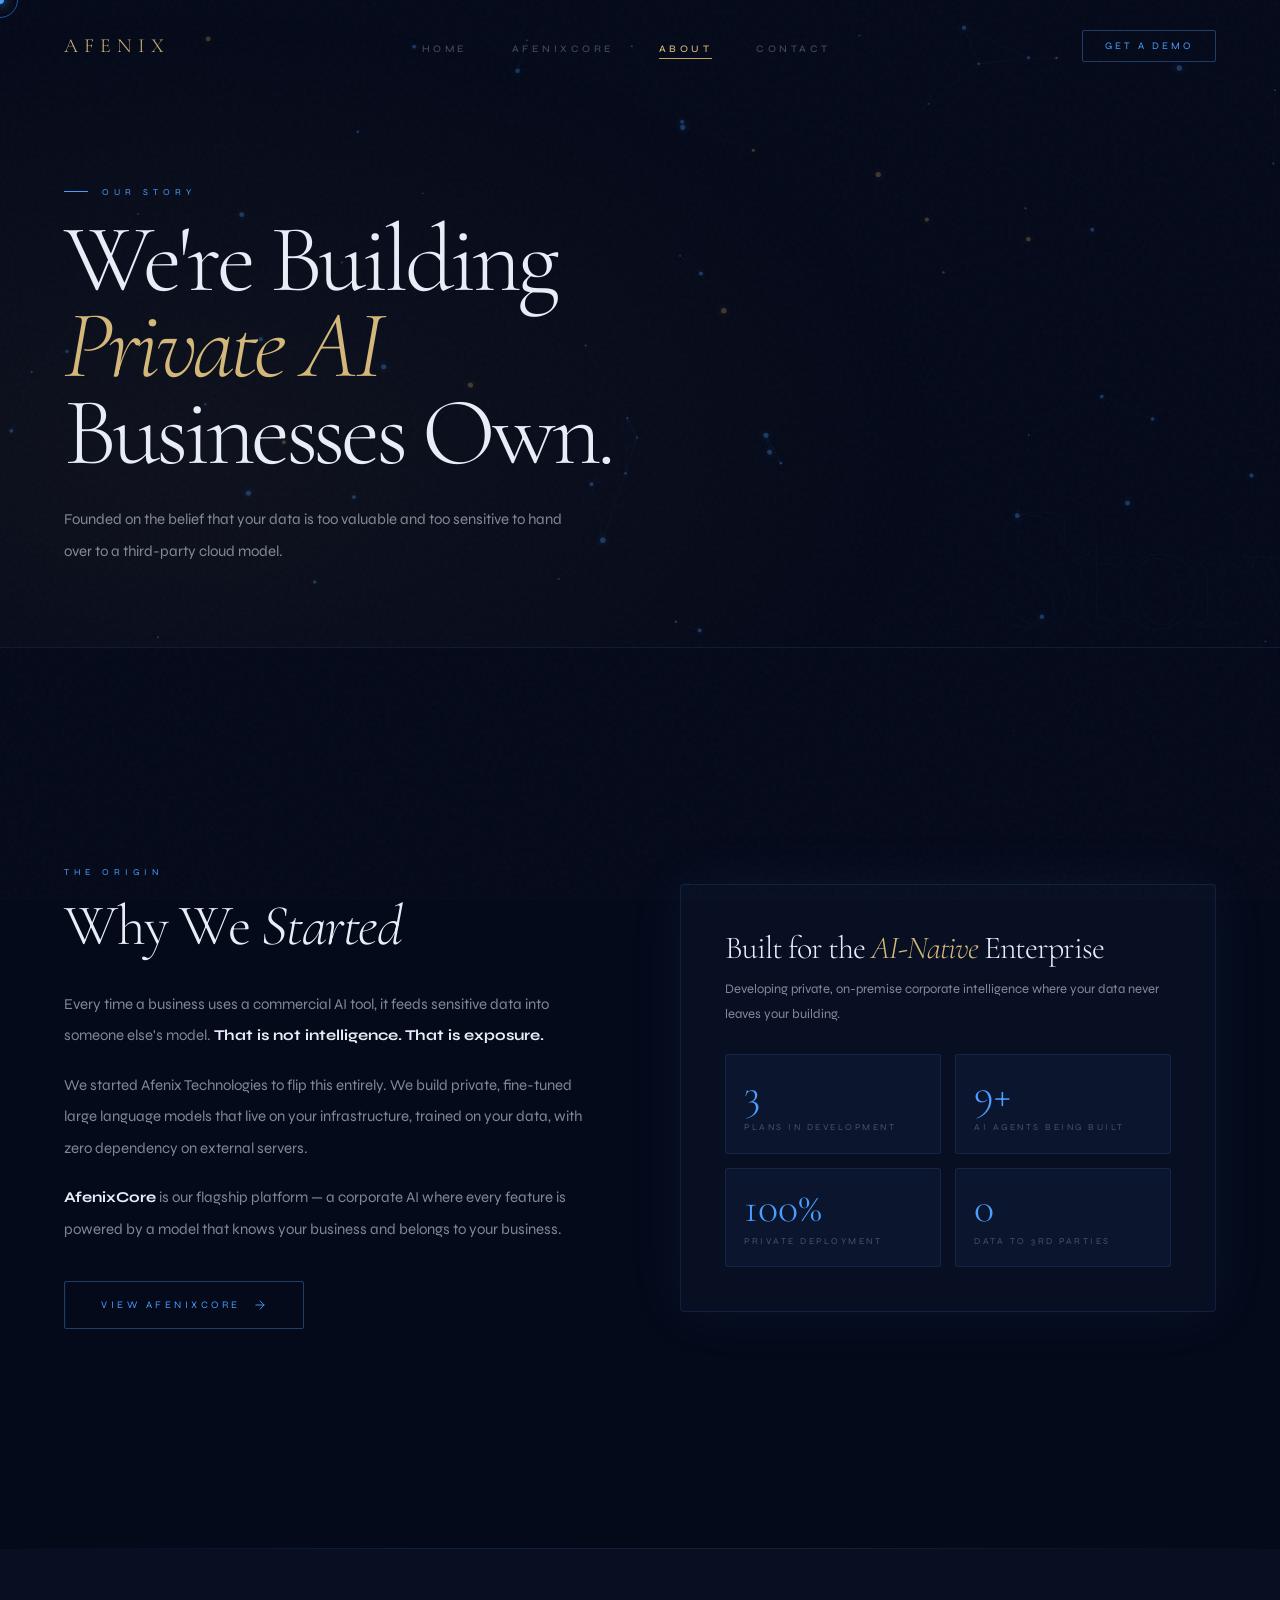
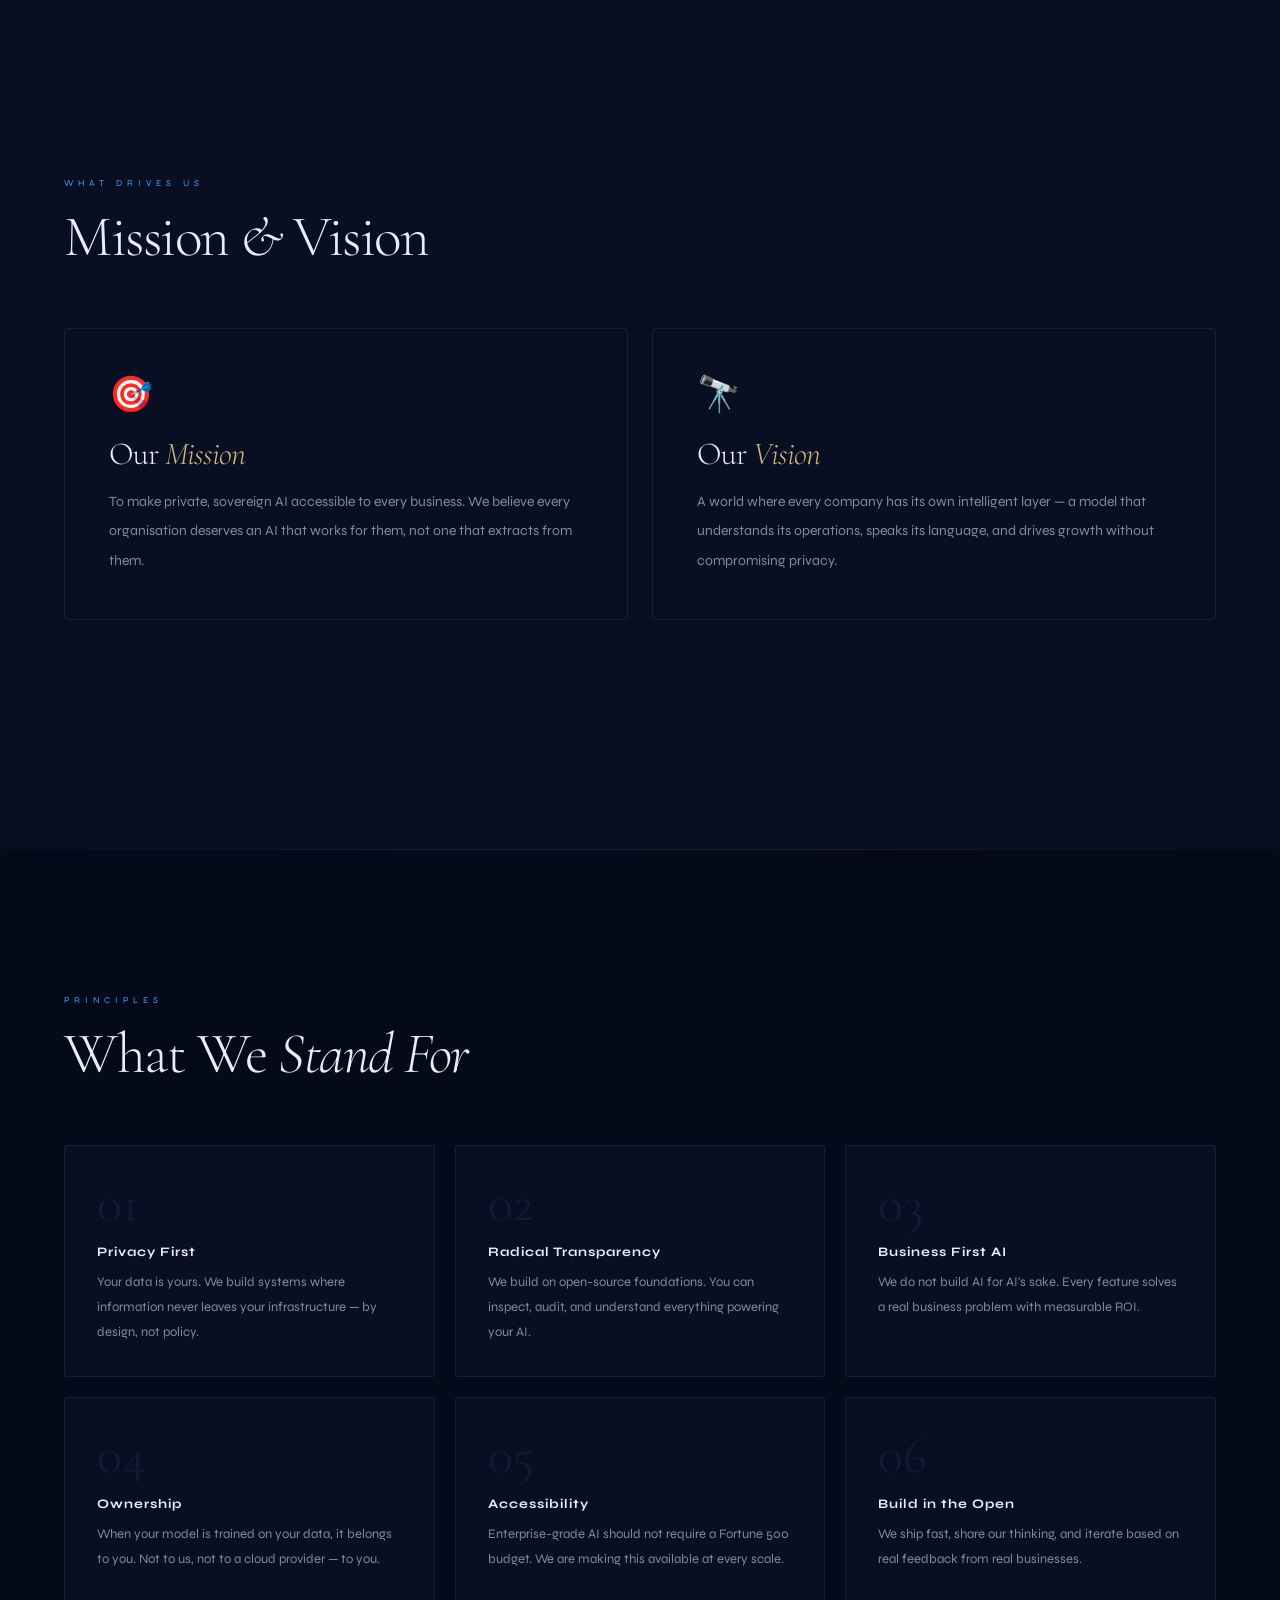
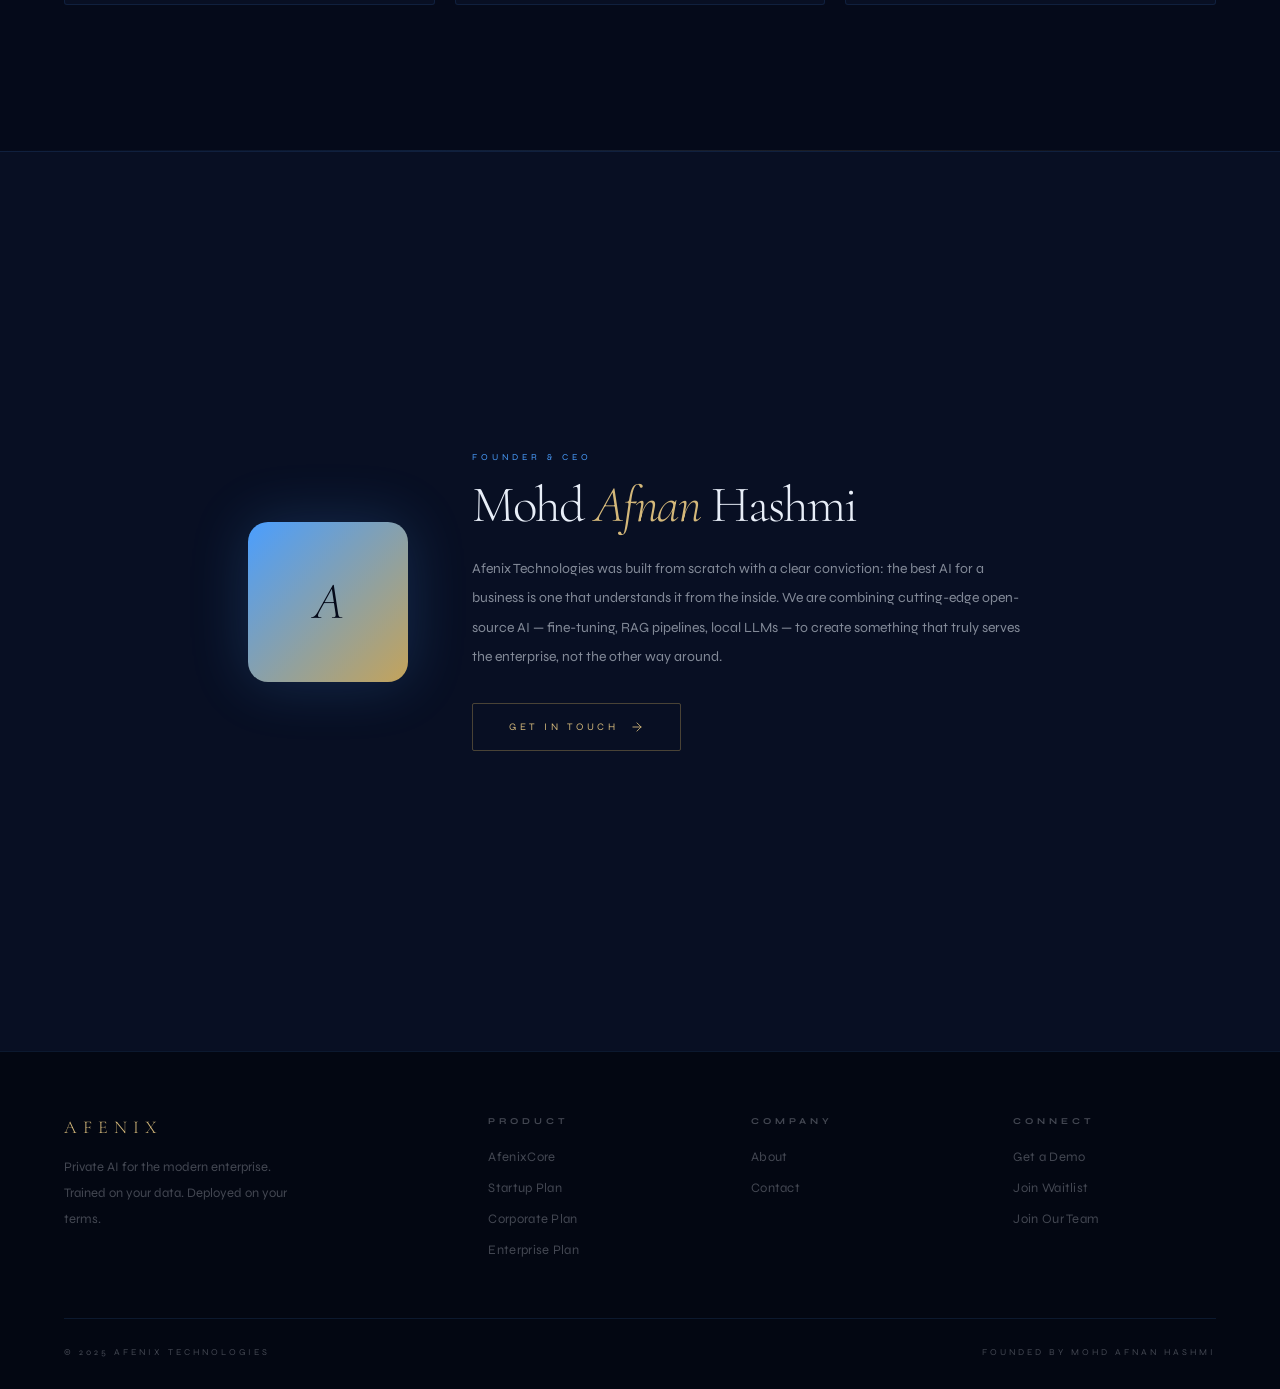
==== about.html @ 5c2a6b7d "Add files via upload" ====
<!DOCTYPE html>
<html lang="en">
<head>
  <meta charset="UTF-8"/><meta name="viewport" content="width=device-width,initial-scale=1.0"/>
  <title>About — Afenix Technologies</title>
  <link rel="stylesheet" href="style.css"/>
  <style>
  .page-hero{min-height:72vh;display:flex;flex-direction:column;justify-content:flex-end;padding:160px 64px 80px;position:relative;overflow:hidden;border-bottom:1px solid var(--border);}
  .page-hero h1{font-family:'Cormorant Garamond',serif;font-size:clamp(56px,7.5vw,120px);font-weight:300;line-height:.9;letter-spacing:-4px;margin-bottom:28px;}
  .page-hero h1 em{font-style:italic;color:var(--gold-l);}
  .page-hero p{font-size:15px;color:var(--off);max-width:520px;line-height:2.1;}
  .story-grid{display:grid;grid-template-columns:1fr 1fr;gap:80px;align-items:center;}
  .story-text p{font-size:15px;color:var(--off);line-height:2.1;margin-bottom:18px;}
  .story-text p strong{color:var(--white);}
  .stat-card{background:var(--navy-mid);border:1px solid var(--border);border-radius:4px;padding:44px;box-shadow:0 0 60px rgba(74,158,255,.07);}
  .stat-card h3{font-family:'Cormorant Garamond',serif;font-size:32px;font-weight:300;letter-spacing:-1px;line-height:1.2;margin-bottom:10px;}
  .stat-card h3 em{font-style:italic;color:var(--gold-l);}
  .stat-card p{font-size:13px;color:var(--off);line-height:1.9;margin-bottom:28px;}
  .stat-row{display:grid;grid-template-columns:1fr 1fr;gap:14px;}
  .stat-box{background:rgba(74,158,255,.05);border:1px solid var(--border);border-radius:3px;padding:18px;}
  .stat-n{font-family:'Cormorant Garamond',serif;font-size:42px;font-weight:300;color:var(--blue);line-height:1;margin-bottom:6px;}
  .stat-l{font-size:9px;letter-spacing:2.5px;text-transform:uppercase;color:var(--dim);line-height:1.5;}
  .mv-grid{display:grid;grid-template-columns:1fr 1fr;gap:24px;margin-top:56px;}
  .mv-card{padding:44px;border:1px solid var(--border);border-radius:4px;background:var(--navy-mid);position:relative;overflow:hidden;transition:transform .4s,border-color .4s;}
  .mv-card::before{content:'';position:absolute;bottom:0;left:0;right:0;height:1px;background:linear-gradient(to right,transparent,var(--blue),transparent);transform:scaleX(0);transition:transform .5s;}
  .mv-card:hover{transform:translateY(-6px);border-color:rgba(74,158,255,.25);}
  .mv-card:hover::before{transform:scaleX(1);}
  .mv-icon{font-size:2.2rem;margin-bottom:18px;display:block;}
  .mv-card h3{font-family:'Cormorant Garamond',serif;font-size:32px;font-weight:300;letter-spacing:-1px;margin-bottom:14px;}
  .mv-card h3 em{font-style:italic;color:var(--gold-l);}
  .mv-card p{font-size:14px;color:var(--off);line-height:2.1;}
  .values-grid{display:grid;grid-template-columns:repeat(3,1fr);gap:20px;margin-top:56px;}
  .val-card{padding:32px;border:1px solid var(--border);border-radius:3px;background:var(--navy-mid);transition:transform .4s,border-color .4s,background .4s;}
  .val-card:hover{transform:translateY(-5px);border-color:rgba(74,158,255,.2);background:rgba(74,158,255,.04);}
  .val-n{font-family:'Cormorant Garamond',serif;font-size:52px;font-weight:300;color:rgba(74,158,255,.1);line-height:1;margin-bottom:14px;}
  .val-card h4{font-size:13px;letter-spacing:1px;margin-bottom:10px;color:var(--white);}
  .val-card p{font-size:13px;color:var(--off);line-height:1.9;}
  .founder-section{background:var(--navy-mid);border-top:1px solid var(--border);}
  .founder-inner{display:grid;grid-template-columns:auto 1fr;gap:64px;align-items:center;max-width:1100px;margin:0 auto;}
  .founder-av{width:160px;height:160px;border-radius:20px;background:linear-gradient(135deg,var(--blue),var(--gold));display:flex;align-items:center;justify-content:center;font-family:'Cormorant Garamond',serif;font-size:52px;font-weight:300;font-style:italic;color:var(--navy);box-shadow:0 0 60px rgba(74,158,255,.2);}
  .founder-role{font-size:9px;letter-spacing:4px;text-transform:uppercase;color:var(--blue);margin-bottom:12px;}
  .founder-name-el{font-family:'Cormorant Garamond',serif;font-size:clamp(32px,4vw,56px);font-weight:300;letter-spacing:-1.5px;margin-bottom:18px;}
  .founder-name-el em{font-style:italic;color:var(--gold-l);}
  .founder-text{font-size:14px;color:var(--off);line-height:2.1;max-width:560px;}
  @media(max-width:900px){.page-hero{padding:140px 24px 60px;}.story-grid{grid-template-columns:1fr;gap:44px;}.mv-grid{grid-template-columns:1fr;}.values-grid{grid-template-columns:1fr 1fr;}.founder-inner{grid-template-columns:1fr;gap:32px;}}
  @media(max-width:600px){.values-grid{grid-template-columns:1fr;}}
  </style>
</head>
<body>
<div id="page-veil"></div>
<canvas id="neural-canvas"></canvas>
<div class="cursor" id="cursor"></div>
<div class="cursor-ring" id="cursorRing"></div>
<div id="progress-bar"></div>
<nav id="mainNav">
  <a class="nav-logo" href="index.html">Afenix</a>
  <ul class="nav-links">
    <li><a href="index.html">Home</a></li>
    <li><a href="products.html">AfenixCore</a></li>
    <li><a href="about.html" class="active">About</a></li>
    <li><a href="contact.html">Contact</a></li>
  </ul>
  <a class="nav-cta" href="contact.html">Get a Demo</a>
</nav>
<div class="page-hero">
  <div class="watermark" style="right:-30px;bottom:-30px;">Story</div>
  <div style="position:absolute;inset:0;background:radial-gradient(ellipse 60% 70% at 15% 70%,rgba(196,163,90,.05),transparent);pointer-events:none;"></div>
  <div style="position:relative;z-index:2;">
    <div style="font-size:9px;letter-spacing:5px;text-transform:uppercase;color:var(--blue);margin-bottom:20px;display:flex;align-items:center;gap:14px;" class="reveal"><span style="width:24px;height:1px;background:var(--blue);display:inline-block;"></span>Our Story</div>
    <h1 class="reveal d1">We're Building<br><em>Private AI</em><br>Businesses Own.</h1>
    <p class="reveal d2">Founded on the belief that your data is too valuable and too sensitive to hand over to a third-party cloud model.</p>
  </div>
</div>
<section class="panel" style="background:var(--navy);">
  <div style="max-width:1160px;width:100%;margin:0 auto;">
    <div class="story-grid">
      <div class="story-text">
        <div style="font-size:9px;letter-spacing:5px;text-transform:uppercase;color:var(--blue);margin-bottom:14px;" class="reveal">The Origin</div>
        <h2 style="font-family:'Cormorant Garamond',serif;font-size:clamp(36px,4.5vw,64px);font-weight:300;letter-spacing:-1.5px;margin-bottom:28px;" class="reveal d1">Why We <em>Started</em></h2>
        <div class="reveal d2">
          <p>Every time a business uses a commercial AI tool, it feeds sensitive data into someone else's model. <strong>That is not intelligence. That is exposure.</strong></p>
          <p>We started Afenix Technologies to flip this entirely. We build private, fine-tuned large language models that live on your infrastructure, trained on your data, with zero dependency on external servers.</p>
          <p><strong>AfenixCore</strong> is our flagship platform — a corporate AI where every feature is powered by a model that knows your business and belongs to your business.</p>
        </div>
        <div style="margin-top:36px;" class="reveal d3"><a class="btn btn-ghost" href="products.html">View AfenixCore <svg viewBox="0 0 24 24"><line x1="5" y1="12" x2="19" y2="12"/><polyline points="12 5 19 12 12 19"/></svg></a></div>
      </div>
      <div class="stat-card reveal-r">
        <h3>Built for the <em>AI-Native</em> Enterprise</h3>
        <p>Developing private, on-premise corporate intelligence where your data never leaves your building.</p>
        <div class="stat-row">
          <div class="stat-box"><div class="stat-n">3</div><div class="stat-l">Plans in Development</div></div>
          <div class="stat-box"><div class="stat-n">9+</div><div class="stat-l">AI Agents Being Built</div></div>
          <div class="stat-box"><div class="stat-n">100%</div><div class="stat-l">Private Deployment</div></div>
          <div class="stat-box"><div class="stat-n">0</div><div class="stat-l">Data to 3rd Parties</div></div>
        </div>
      </div>
    </div>
  </div>
</section>
<div class="section-divider"></div>
<section class="panel" style="background:var(--navy-mid);">
  <div style="max-width:1160px;width:100%;margin:0 auto;">
    <div style="font-size:9px;letter-spacing:5px;text-transform:uppercase;color:var(--blue);margin-bottom:14px;" class="reveal">What Drives Us</div>
    <h2 style="font-family:'Cormorant Garamond',serif;font-size:clamp(36px,4.5vw,64px);font-weight:300;letter-spacing:-1.5px;" class="reveal d1">Mission <em>&amp;</em> Vision</h2>
    <div class="mv-grid">
      <div class="mv-card reveal d1"><span class="mv-icon">&#127919;</span><h3>Our <em>Mission</em></h3><p>To make private, sovereign AI accessible to every business. We believe every organisation deserves an AI that works for them, not one that extracts from them.</p></div>
      <div class="mv-card reveal d2"><span class="mv-icon">&#128301;</span><h3>Our <em>Vision</em></h3><p>A world where every company has its own intelligent layer — a model that understands its operations, speaks its language, and drives growth without compromising privacy.</p></div>
    </div>
  </div>
</section>
<div class="section-divider"></div>
<section class="panel" style="background:var(--navy);">
  <div style="max-width:1160px;width:100%;margin:0 auto;">
    <div style="font-size:9px;letter-spacing:5px;text-transform:uppercase;color:var(--blue);margin-bottom:14px;" class="reveal">Principles</div>
    <h2 style="font-family:'Cormorant Garamond',serif;font-size:clamp(36px,4.5vw,64px);font-weight:300;letter-spacing:-1.5px;" class="reveal d1">What We <em>Stand For</em></h2>
    <div class="values-grid">
      <div class="val-card reveal d1"><div class="val-n">01</div><h4>Privacy First</h4><p>Your data is yours. We build systems where information never leaves your infrastructure — by design, not policy.</p></div>
      <div class="val-card reveal d2"><div class="val-n">02</div><h4>Radical Transparency</h4><p>We build on open-source foundations. You can inspect, audit, and understand everything powering your AI.</p></div>
      <div class="val-card reveal d3"><div class="val-n">03</div><h4>Business First AI</h4><p>We do not build AI for AI's sake. Every feature solves a real business problem with measurable ROI.</p></div>
      <div class="val-card reveal d1"><div class="val-n">04</div><h4>Ownership</h4><p>When your model is trained on your data, it belongs to you. Not to us, not to a cloud provider — to you.</p></div>
      <div class="val-card reveal d2"><div class="val-n">05</div><h4>Accessibility</h4><p>Enterprise-grade AI should not require a Fortune 500 budget. We are making this available at every scale.</p></div>
      <div class="val-card reveal d3"><div class="val-n">06</div><h4>Build in the Open</h4><p>We ship fast, share our thinking, and iterate based on real feedback from real businesses.</p></div>
    </div>
  </div>
</section>
<div class="section-divider"></div>
<section class="founder-section panel">
  <div class="founder-inner">
    <div class="founder-av reveal-l">A</div>
    <div>
      <div class="founder-role reveal">Founder &amp; CEO</div>
      <div class="founder-name-el reveal d1">Mohd <em>Afnan</em> Hashmi</div>
      <p class="founder-text reveal d2">Afenix Technologies was built from scratch with a clear conviction: the best AI for a business is one that understands it from the inside. We are combining cutting-edge open-source AI — fine-tuning, RAG pipelines, local LLMs — to create something that truly serves the enterprise, not the other way around.</p>
      <div style="margin-top:32px;" class="reveal d3"><a class="btn btn-gold" href="contact.html">Get in Touch <svg viewBox="0 0 24 24"><line x1="5" y1="12" x2="19" y2="12"/><polyline points="12 5 19 12 12 19"/></svg></a></div>
    </div>
  </div>
</section>
<footer>
  <div class="footer-top">
    <div class="footer-brand"><div class="nav-logo" style="font-size:18px;">Afenix</div><p>Private AI for the modern enterprise. Trained on your data. Deployed on your terms.</p></div>
    <div class="footer-col"><h5>Product</h5><ul><li><a href="products.html">AfenixCore</a></li><li><a href="products.html">Startup Plan</a></li><li><a href="products.html">Corporate Plan</a></li><li><a href="products.html">Enterprise Plan</a></li></ul></div>
    <div class="footer-col"><h5>Company</h5><ul><li><a href="about.html">About</a></li><li><a href="contact.html">Contact</a></li></ul></div>
    <div class="footer-col"><h5>Connect</h5><ul><li><a href="contact.html">Get a Demo</a></li><li><a href="contact.html">Join Waitlist</a></li><li><a href="contact.html">Join Our Team</a></li></ul></div>
  </div>
  <div class="footer-bottom"><span>&#169; 2025 Afenix Technologies</span><span>Founded by Mohd Afnan Hashmi</span></div>
</footer>
<script src="shared.js"></script>
</body>
</html>
---- style.css ----
@import url('https://fonts.googleapis.com/css2?family=Cormorant+Garamond:ital,wght@0,300;0,400;0,600;1,300;1,400&family=Syne:wght@400;500;600;700;800&display=swap');

/* ════════════════════════════════════════════════
   TOKENS
════════════════════════════════════════════════ */
:root {
  --navy:      #050a1a;
  --navy-mid:  #080f23;
  --navy-deep: #030712;
  --gold:      #c4a35a;
  --gold-l:    #d4b87a;
  --gold-dim:  rgba(196,163,90,.18);
  --blue:      #4a9eff;
  --blue-glow: rgba(74,158,255,.25);
  --blue-dim:  rgba(74,158,255,.08);
  --white:     #e8eef8;
  --off:       rgba(232,238,248,.55);
  --dim:       rgba(232,238,248,.28);
  --border:    rgba(74,158,255,.12);
  --border-g:  rgba(196,163,90,.18);
}

/* ════════════════════════════════════════════════
   RESET & BASE
════════════════════════════════════════════════ */
*,*::before,*::after { margin:0; padding:0; box-sizing:border-box; }
html { scroll-behavior:smooth; }
body {
  background: var(--navy);
  color: var(--white);
  font-family: 'Syne', sans-serif;
  overflow-x: hidden;
  cursor: none;
}

/* ── NOISE OVERLAY ── */
body::after {
  content:''; position:fixed; inset:0;
  background-image: url("data:image/svg+xml,%3Csvg viewBox='0 0 256 256' xmlns='http://www.w3.org/2000/svg'%3E%3Cfilter id='n'%3E%3CfeTurbulence type='fractalNoise' baseFrequency='0.9' numOctaves='4' stitchTiles='stitch'/%3E%3C/filter%3E%3Crect width='100%25' height='100%25' filter='url(%23n)' opacity='1'/%3E%3C/svg%3E");
  opacity:.025; pointer-events:none; z-index:2000;
}

/* ════════════════════════════════════════════════
   PAGE TRANSITION OVERLAY
════════════════════════════════════════════════ */
#page-veil {
  position: fixed; inset:0; z-index:5000;
  background: var(--navy-deep);
  pointer-events: none;
  opacity: 0;
  transition: opacity .55s cubic-bezier(.77,0,.175,1);
}
#page-veil.show { opacity: 1; pointer-events:auto; }

/* ════════════════════════════════════════════════
   CURSOR
════════════════════════════════════════════════ */
.cursor {
  position:fixed; width:8px; height:8px;
  background:var(--blue); border-radius:50%;
  pointer-events:none; z-index:9999;
  transform:translate(-50%,-50%);
  box-shadow:0 0 12px var(--blue);
  transition:transform .1s;
}
.cursor.clicking { transform:translate(-50%,-50%) scale(.55); }
.cursor-ring {
  position:fixed; width:36px; height:36px;
  border:1px solid rgba(74,158,255,.5); border-radius:50%;
  pointer-events:none; z-index:9998;
  transform:translate(-50%,-50%);
  transition:width .3s,height .3s,border-color .3s,background .3s;
}
.cursor-ring.hovered { width:52px; height:52px; border-color:var(--blue); background:rgba(74,158,255,.05); }

/* ════════════════════════════════════════════════
   SCROLL PROGRESS
════════════════════════════════════════════════ */
#progress-bar {
  position:fixed; top:0; left:0; height:1px;
  background:linear-gradient(to right,var(--blue),var(--gold));
  z-index:1001; width:0%;
  box-shadow:0 0 8px var(--blue);
}

/* ════════════════════════════════════════════════
   NEURAL CANVAS
════════════════════════════════════════════════ */
#neural-canvas { position:fixed; inset:0; z-index:0; pointer-events:none; opacity:.35; }

/* ════════════════════════════════════════════════
   NAVIGATION
════════════════════════════════════════════════ */
nav {
  position:fixed; top:0; left:0; right:0; z-index:500;
  display:flex; justify-content:space-between; align-items:center;
  padding:30px 64px;
  transition:padding .5s cubic-bezier(.16,1,.3,1), background .5s, border-color .5s;
  border-bottom:1px solid transparent;
}
nav.scrolled {
  padding:18px 64px;
  background:rgba(5,10,26,.88);
  backdrop-filter:blur(24px);
  border-color:var(--border);
}
.nav-logo {
  font-family:'Cormorant Garamond',serif;
  font-size:20px; font-weight:300; letter-spacing:6px;
  color:var(--gold-l); text-transform:uppercase;
  text-decoration:none; position:relative; z-index:1;
}
.nav-links { display:flex; gap:44px; list-style:none; }
.nav-links a {
  font-size:10px; letter-spacing:3.5px; text-transform:uppercase;
  color:var(--dim); text-decoration:none;
  transition:color .3s; font-weight:500; position:relative;
}
.nav-links a::after {
  content:''; position:absolute; bottom:-4px; left:0; right:0;
  height:1px; background:var(--blue);
  transform:scaleX(0); transform-origin:left;
  transition:transform .3s;
}
.nav-links a:hover { color:var(--blue); }
.nav-links a:hover::after { transform:scaleX(1); }
.nav-links a.active { color:var(--gold-l); }
.nav-links a.active::after { background:var(--gold); transform:scaleX(1); }

.nav-cta {
  font-size:10px; letter-spacing:3px; text-transform:uppercase;
  color:var(--blue); border:1px solid rgba(74,158,255,.35);
  padding:9px 22px; border-radius:2px; text-decoration:none;
  transition:all .3s; position:relative; overflow:hidden;
}
.nav-cta::before {
  content:''; position:absolute; inset:0;
  background:rgba(74,158,255,.08);
  transform:translateX(-100%); transition:transform .4s;
}
.nav-cta:hover { border-color:var(--blue); color:var(--blue); }
.nav-cta:hover::before { transform:translateX(0); }

/* ════════════════════════════════════════════════
   LOGO — THE MAGIC BLEND TREATMENT
════════════════════════════════════════════════ */
.logo-wrap {
  position: relative;
  display: inline-block;
}

/* The actual img sits inside */
.logo-wrap img {
  display: block;
  width: 100%;
  height: 100%;
  object-fit: contain;
  /* Screen blend: dark bg of PNG becomes invisible against dark page */
  mix-blend-mode: screen;
  /* Extra brightness/contrast to make glows pop */
  filter:
    brightness(1.15)
    contrast(1.05)
    saturate(1.2);
  animation: logoFloat 9s ease-in-out infinite;
}

/* Radial mask: fades the image to nothing at edges */
.logo-wrap::before {
  content:'';
  position:absolute; inset:0;
  border-radius:50%;
  background: radial-gradient(
    ellipse 70% 70% at 50% 50%,
    transparent 45%,
    rgba(5,10,26,.55) 68%,
    rgba(5,10,26,.92) 82%,
    var(--navy) 100%
  );
  pointer-events:none;
  z-index:2;
}

/* Rotating gold ring behind logo */
.logo-wrap::after {
  content:'';
  position:absolute;
  inset:-12px;
  border-radius:50%;
  border:1px solid transparent;
  border-top-color: rgba(196,163,90,.3);
  border-right-color: rgba(74,158,255,.2);
  animation: spinRing 12s linear infinite;
  pointer-events:none;
  z-index:1;
}

@keyframes logoFloat {
  0%,100% { transform:translateY(0) scale(1); }
  50%      { transform:translateY(-14px) scale(1.025); }
}
@keyframes spinRing {
  from { transform:rotate(0deg); }
  to   { transform:rotate(360deg); }
}

/* Pulsing outer glow behind the logo */
.logo-glow {
  position:absolute; inset:-30px;
  border-radius:50%;
  background:
    radial-gradient(ellipse 55% 55% at 50% 50%,
      rgba(74,158,255,.12) 0%,
      rgba(196,163,90,.06) 45%,
      transparent 72%);
  animation:glowPulse 4s ease-in-out infinite;
  z-index:0;
  pointer-events:none;
}
@keyframes glowPulse {
  0%,100% { opacity:.7; transform:scale(1); }
  50%      { opacity:1;  transform:scale(1.08); }
}

/* ════════════════════════════════════════════════
   SECTION DIVIDER
════════════════════════════════════════════════ */
.section-divider {
  width:100%; height:1px;
  background:linear-gradient(to right, transparent, rgba(74,158,255,.15), rgba(196,163,90,.12), transparent);
}

/* ════════════════════════════════════════════════
   MARQUEE / TICKER
════════════════════════════════════════════════ */
.marquee-wrap {
  overflow:hidden;
  border-top:1px solid var(--border);
  border-bottom:1px solid var(--border);
  background:rgba(74,158,255,.025);
  padding:16px 0;
}
.marquee-track {
  display:flex; gap:56px;
  width:max-content;
  animation:marquee 38s linear infinite;
}
.marquee-track:hover { animation-play-state:paused; }
.marquee-track span {
  font-size:9px; letter-spacing:3.5px; text-transform:uppercase;
  color:var(--dim); white-space:nowrap;
  display:flex; align-items:center; gap:20px;
}
.marquee-track span::after { content:'◆'; color:var(--blue); font-size:5px; }
@keyframes marquee { from{transform:translateX(0);} to{transform:translateX(-50%);} }

/* ════════════════════════════════════════════════
   REVEAL ANIMATIONS
════════════════════════════════════════════════ */
.reveal      { opacity:0; transform:translateY(55px); transition:opacity 1.1s cubic-bezier(.16,1,.3,1), transform 1.1s cubic-bezier(.16,1,.3,1); }
.reveal-l    { opacity:0; transform:translateX(-55px); transition:opacity 1.1s cubic-bezier(.16,1,.3,1), transform 1.1s cubic-bezier(.16,1,.3,1); }
.reveal-r    { opacity:0; transform:translateX(55px);  transition:opacity 1.1s cubic-bezier(.16,1,.3,1), transform 1.1s cubic-bezier(.16,1,.3,1); }
.reveal-s    { opacity:0; transform:scale(.93); transition:opacity 1.1s cubic-bezier(.16,1,.3,1), transform 1.1s cubic-bezier(.16,1,.3,1); }
.d1 { transition-delay:.1s; }
.d2 { transition-delay:.22s; }
.d3 { transition-delay:.36s; }
.d4 { transition-delay:.52s; }
.in { opacity:1 !important; transform:none !important; }

/* ════════════════════════════════════════════════
   BUTTONS
════════════════════════════════════════════════ */
.btn {
  display:inline-flex; align-items:center; gap:12px;
  font-size:10px; letter-spacing:3.5px; text-transform:uppercase;
  padding:16px 36px; border-radius:2px;
  cursor:none; text-decoration:none;
  position:relative; overflow:hidden;
  transition:all .4s;
}
.btn::before {
  content:''; position:absolute; inset:0;
  transform:translateX(-100%); transition:transform .5s cubic-bezier(.16,1,.3,1);
}
.btn:hover::before { transform:translateX(0); }
.btn svg { width:14px; height:14px; stroke:currentColor; fill:none; stroke-width:1.5; stroke-linecap:round; stroke-linejoin:round; transition:transform .3s; position:relative; }
.btn:hover svg { transform:translateX(5px); }

.btn-ghost {
  border:1px solid rgba(74,158,255,.35);
  color:var(--blue);
}
.btn-ghost::before { background:rgba(74,158,255,.1); }
.btn-ghost:hover { border-color:var(--blue); box-shadow:0 0 28px rgba(74,158,255,.2); }

.btn-gold {
  border:1px solid rgba(196,163,90,.35);
  color:var(--gold-l);
}
.btn-gold::before { background:rgba(196,163,90,.08); }
.btn-gold:hover { border-color:var(--gold); box-shadow:0 0 28px rgba(196,163,90,.15); }

/* ════════════════════════════════════════════════
   WATERMARK
════════════════════════════════════════════════ */
.watermark {
  position:absolute;
  font-family:'Cormorant Garamond',serif;
  font-size:clamp(90px,14vw,220px);
  font-weight:600; letter-spacing:-12px;
  color:transparent; -webkit-text-stroke:1px rgba(74,158,255,.04);
  user-select:none; pointer-events:none;
  white-space:nowrap;
}

/* ════════════════════════════════════════════════
   PANEL LAYOUT
════════════════════════════════════════════════ */
.panel {
  min-height:100vh;
  display:flex; align-items:center;
  padding:140px 64px;
  position:relative; overflow:hidden;
}
.panel-inner {
  max-width:1160px; width:100%; margin:0 auto;
  display:grid; grid-template-columns:1fr 2fr; gap:90px; align-items:center;
}
.panel-inner.rev { grid-template-columns:2fr 1fr; }
.panel-inner.rev .label-col { order:2; }
.panel-inner.rev .text-col  { order:1; }
.label-col { display:flex; flex-direction:column; gap:20px; }
.sec-num { font-size:10px; letter-spacing:5px; color:var(--blue); font-weight:500; text-shadow:0 0 12px var(--blue); }
.sec-tag { font-family:'Cormorant Garamond',serif; font-size:13px; font-style:italic; color:var(--dim); letter-spacing:2px; }
.v-rule { width:1px; height:70px; background:linear-gradient(to bottom, var(--blue), transparent); box-shadow:0 0 8px var(--blue); margin-top:8px; }

.text-col h2 {
  font-family:'Cormorant Garamond',serif;
  font-size:clamp(42px,5vw,80px); font-weight:300;
  line-height:1.05; letter-spacing:-1px;
  margin-bottom:28px; color:var(--white);
}
.text-col h2 em { font-style:italic; color:var(--gold-l); }
.text-col p { font-size:15px; line-height:2.1; color:var(--off); letter-spacing:.3px; max-width:580px; }

/* ════════════════════════════════════════════════
   CONTACT CARDS
════════════════════════════════════════════════ */
.contact-card {
  position:relative; padding:44px 36px;
  border:1px solid var(--border); border-radius:3px;
  background:rgba(74,158,255,.03);
  backdrop-filter:blur(20px);
  text-decoration:none; color:inherit;
  overflow:hidden;
  transition:border-color .45s, transform .45s, background .45s, box-shadow .45s;
  display:flex; flex-direction:column; gap:22px; cursor:none;
}
.contact-card::before {
  content:''; position:absolute; inset:0;
  background:linear-gradient(135deg,rgba(74,158,255,.06),rgba(196,163,90,.04));
  opacity:0; transition:opacity .4s;
}
.contact-card:hover { border-color:rgba(74,158,255,.4); transform:translateY(-8px); background:rgba(74,158,255,.06); box-shadow:0 24px 64px rgba(74,158,255,.1); }
.contact-card:hover::before { opacity:1; }
.card-icon { width:46px; height:46px; border:1px solid rgba(74,158,255,.3); border-radius:50%; display:flex; align-items:center; justify-content:center; box-shadow:0 0 12px rgba(74,158,255,.15); }
.card-icon svg { width:18px; height:18px; stroke:var(--blue); fill:none; stroke-width:1.5; stroke-linecap:round; stroke-linejoin:round; }
.card-label { font-size:9px; letter-spacing:4px; text-transform:uppercase; color:var(--blue); margin-bottom:6px; }
.card-value { font-family:'Cormorant Garamond',serif; font-size:clamp(17px,2vw,25px); font-weight:300; color:var(--white); letter-spacing:-.5px; line-height:1.4; }
.card-action { margin-top:auto; font-size:9px; letter-spacing:3px; text-transform:uppercase; color:var(--dim); display:flex; align-items:center; gap:10px; transition:color .3s, gap .3s; }
.contact-card:hover .card-action { color:var(--blue); gap:16px; }
.card-action::after { content:'→'; font-size:13px; }

/* ════════════════════════════════════════════════
   FORM ELEMENTS
════════════════════════════════════════════════ */
.form-group { display:flex; flex-direction:column; gap:10px; }
.form-group label { font-size:9px; letter-spacing:4px; text-transform:uppercase; color:var(--blue); font-weight:500; }
.form-group input,
.form-group select,
.form-group textarea {
  background:rgba(74,158,255,.04);
  border:1px solid var(--border);
  border-radius:3px; padding:15px 18px;
  color:var(--white); font-family:'Syne',sans-serif;
  font-size:14px; letter-spacing:.5px;
  outline:none; width:100%; -webkit-appearance:none;
  transition:border-color .3s, background .3s, box-shadow .3s;
}
.form-group select {
  background-image:url("data:image/svg+xml,%3Csvg xmlns='http://www.w3.org/2000/svg' width='12' height='8' viewBox='0 0 12 8'%3E%3Cpath d='M1 1l5 5 5-5' stroke='%234a9eff' stroke-width='1.5' fill='none' stroke-linecap='round'/%3E%3C/svg%3E");
  background-repeat:no-repeat; background-position:right 18px center; padding-right:44px;
}
.form-group select option { background:#080f23; }
.form-group input::placeholder,
.form-group textarea::placeholder { color:var(--dim); }
.form-group input:focus,
.form-group select:focus,
.form-group textarea:focus {
  border-color:rgba(74,158,255,.5);
  background:rgba(74,158,255,.07);
  box-shadow:0 0 22px rgba(74,158,255,.08);
}
.form-group textarea { resize:vertical; min-height:120px; line-height:1.8; }

.role-pills { display:flex; flex-wrap:wrap; gap:10px; margin-top:4px; }
.role-pill {
  padding:8px 16px; border:1px solid var(--border);
  border-radius:100px; font-size:10px; letter-spacing:2px; text-transform:uppercase;
  color:var(--dim); cursor:none; transition:all .25s; user-select:none;
}
.role-pill:hover { border-color:rgba(74,158,255,.4); color:var(--off); }
.role-pill.active { border-color:var(--blue); color:var(--blue); background:rgba(74,158,255,.1); box-shadow:0 0 12px rgba(74,158,255,.15); }

/* ════════════════════════════════════════════════
   FOOTER
════════════════════════════════════════════════ */
footer {
  position:relative; z-index:1;
  background:var(--navy-deep);
  border-top:1px solid var(--border);
  padding:64px 64px 32px;
}
.footer-top {
  display:grid; grid-template-columns:1.8fr 1fr 1fr 1fr;
  gap:60px; padding-bottom:48px;
  border-bottom:1px solid var(--border);
}
.footer-brand p { font-size:13px; color:var(--dim); margin-top:16px; max-width:240px; line-height:2; }
.footer-col h5 { font-size:9px; letter-spacing:4px; text-transform:uppercase; color:var(--dim); margin-bottom:20px; }
.footer-col ul { list-style:none; }
.footer-col ul li { margin-bottom:12px; }
.footer-col ul li a { font-size:13px; color:var(--dim); text-decoration:none; transition:color .25s; letter-spacing:.3px; }
.footer-col ul li a:hover { color:var(--blue); }
.footer-bottom { display:flex; justify-content:space-between; align-items:center; padding-top:28px; }
.footer-bottom span { font-size:9px; letter-spacing:3px; text-transform:uppercase; color:var(--dim); }

/* ════════════════════════════════════════════════
   COMING SOON BADGE
════════════════════════════════════════════════ */
.badge-soon {
  display:inline-flex; align-items:center; gap:7px;
  border:1px solid rgba(74,158,255,.2);
  background:rgba(74,158,255,.06);
  color:var(--blue);
  font-size:9px; letter-spacing:3px; text-transform:uppercase;
  padding:6px 14px; border-radius:100px;
}
.badge-soon::before {
  content:''; width:5px; height:5px; border-radius:50%;
  background:var(--blue);
  animation:blink 1.6s ease-in-out infinite;
}
@keyframes blink { 0%,100%{opacity:1;} 50%{opacity:.25;} }

/* ════════════════════════════════════════════════
   RESPONSIVE
════════════════════════════════════════════════ */
@media(max-width:900px) {
  nav { padding:20px 24px; }
  nav.scrolled { padding:14px 24px; }
  .panel { padding:100px 24px; }
  .panel-inner,
  .panel-inner.rev { grid-template-columns:1fr; gap:40px; }
  .panel-inner.rev .label-col { order:0; }
  .panel-inner.rev .text-col  { order:0; }
  .footer-top { grid-template-columns:1fr 1fr; gap:40px; }
}
@media(max-width:600px) {
  .footer-top { grid-template-columns:1fr; }
}
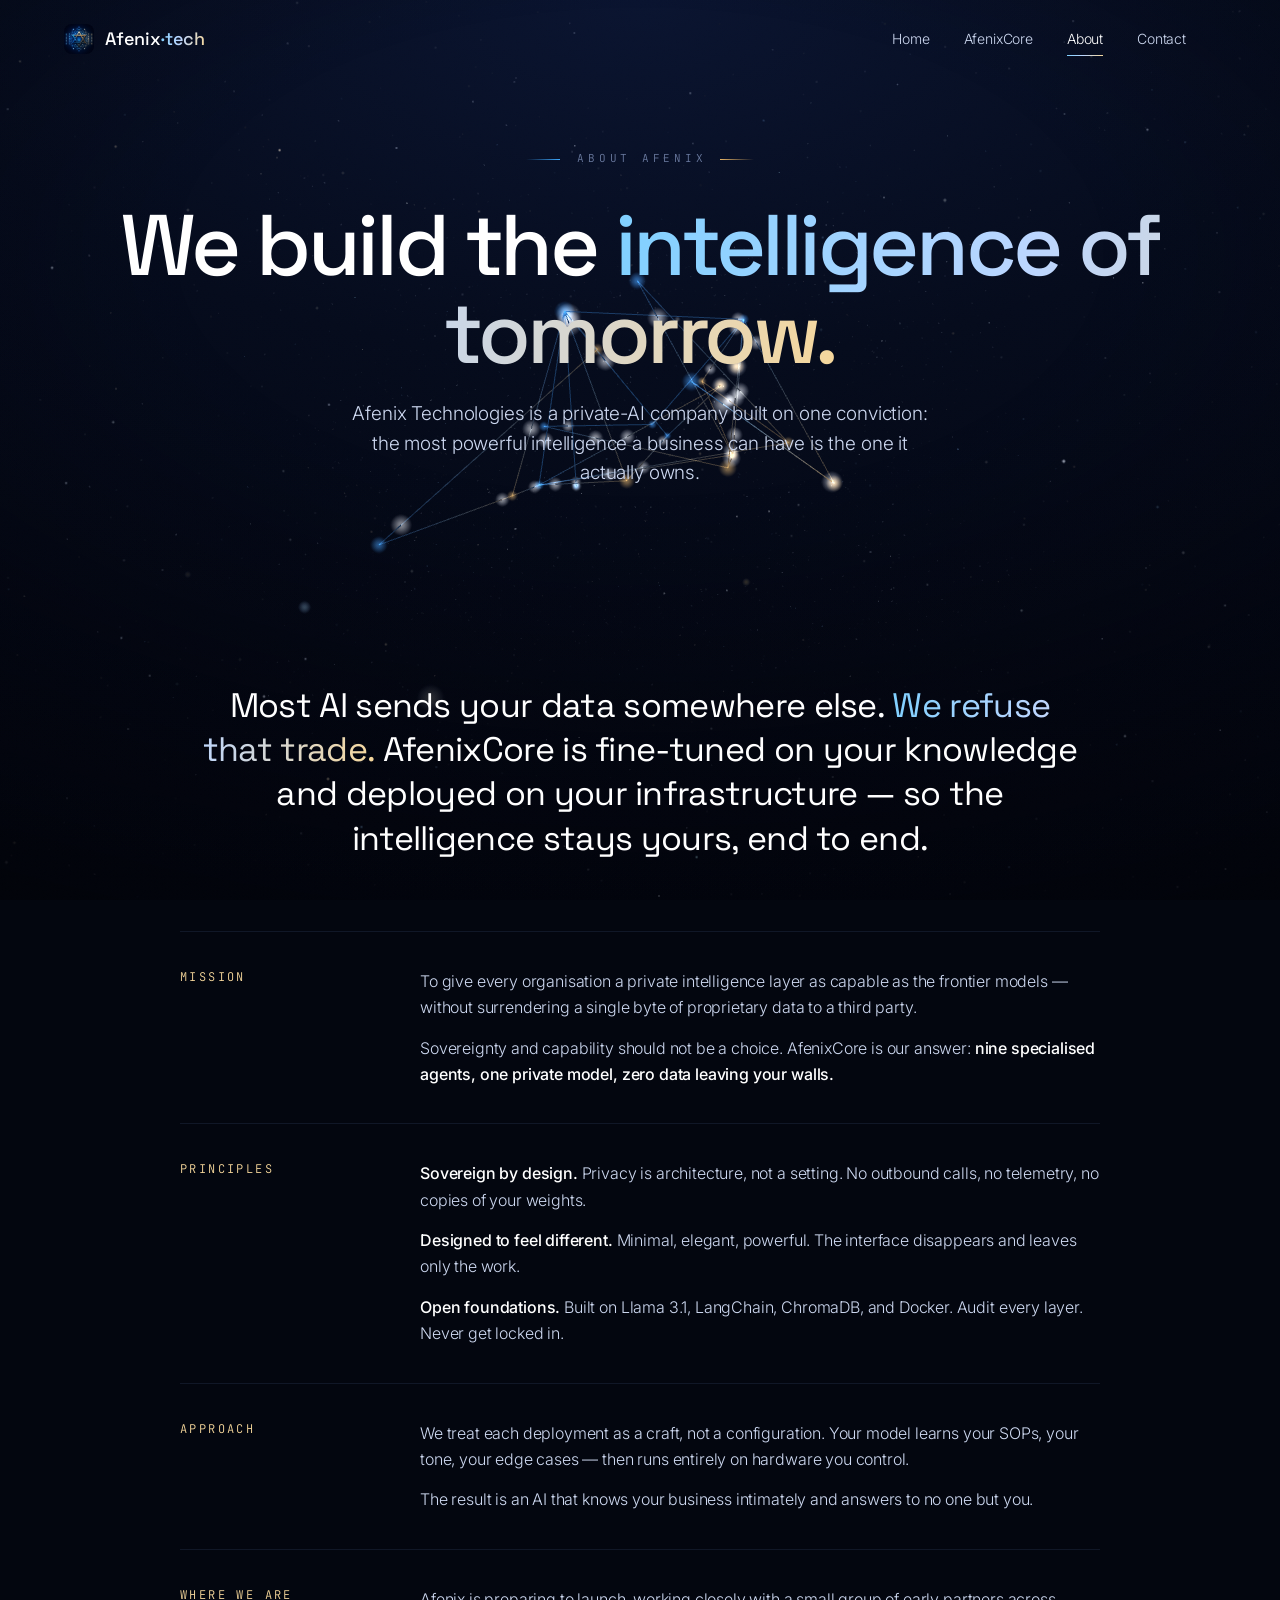
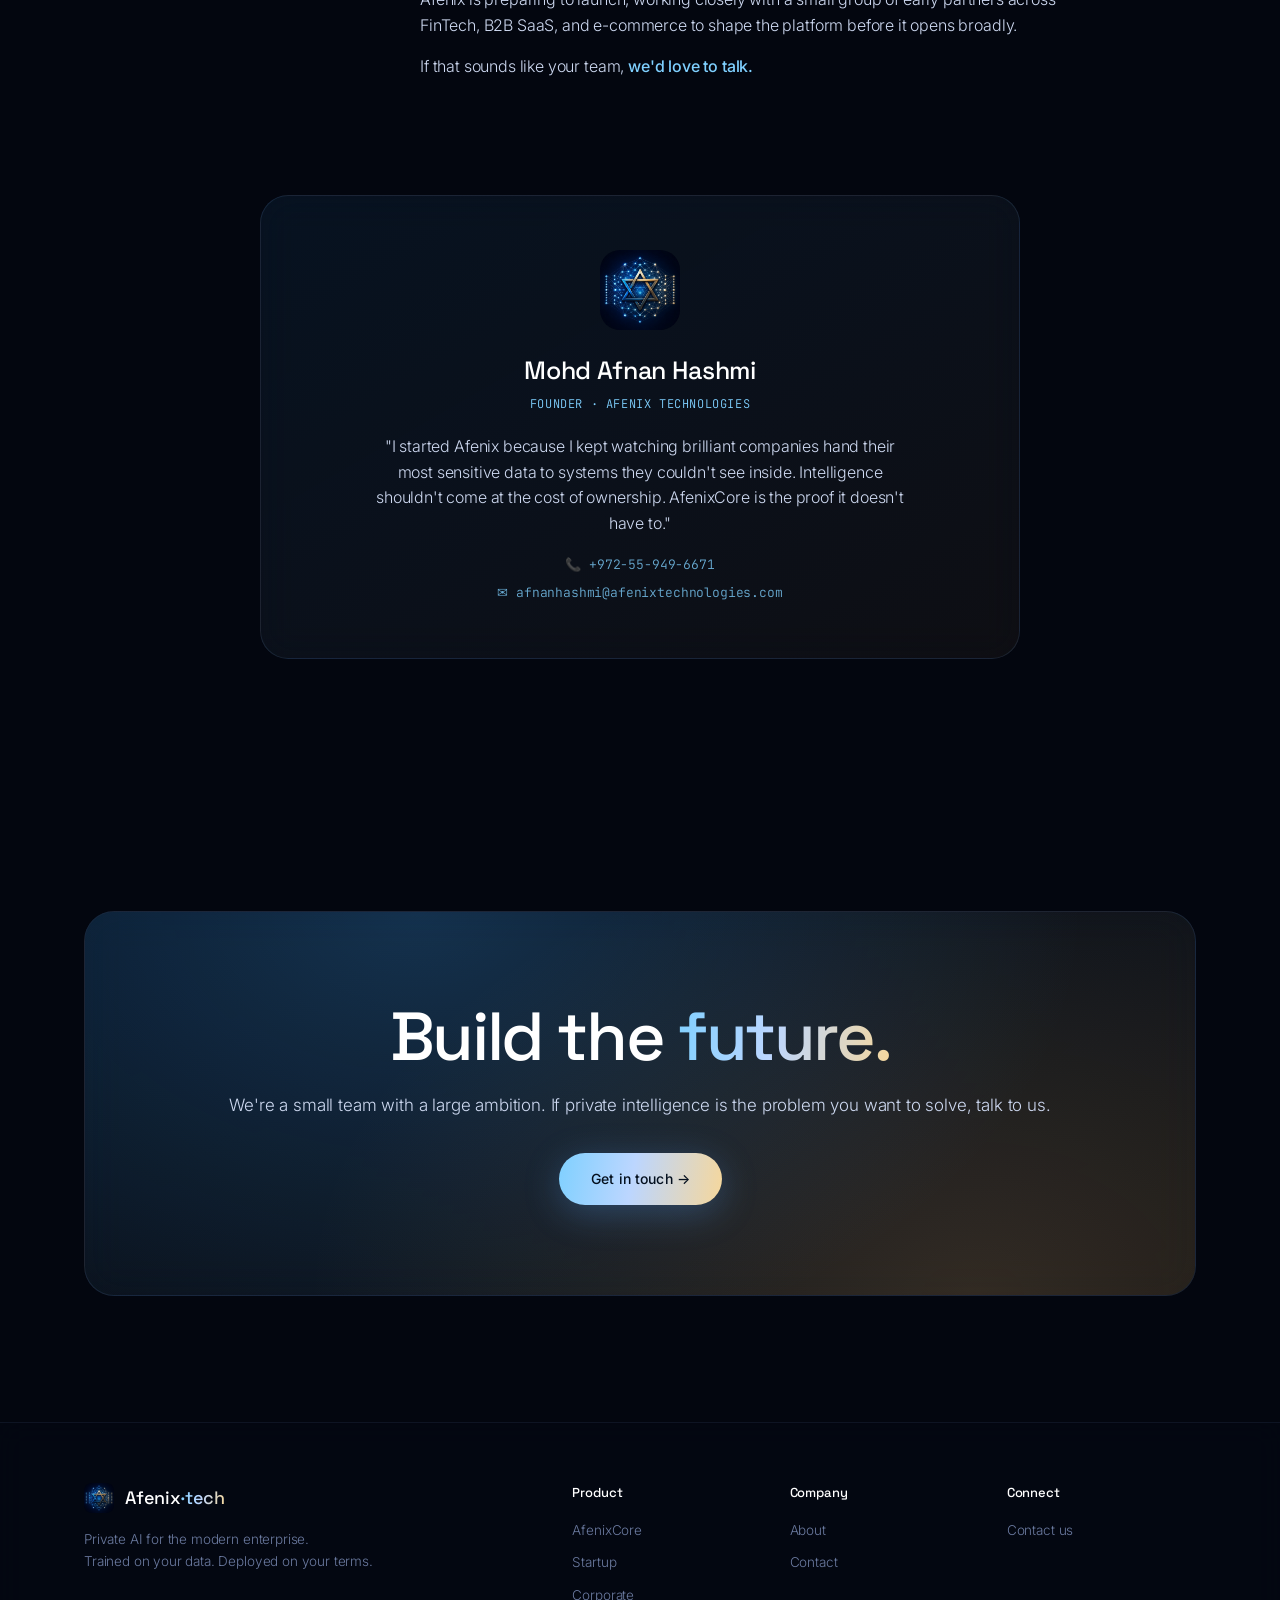
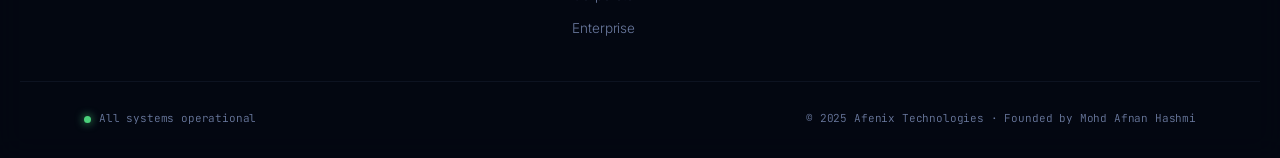
==== commit 5323009b: "Add files via upload" ====
--- a/about.html
+++ b/about.html
@@ -1,149 +1,87 @@
 <!DOCTYPE html>
 <html lang="en">
 <head>
-  <meta charset="UTF-8"/><meta name="viewport" content="width=device-width,initial-scale=1.0"/>
-  <title>About — Afenix Technologies</title>
-  <link rel="stylesheet" href="style.css"/>
-  <style>
-  .page-hero{min-height:72vh;display:flex;flex-direction:column;justify-content:flex-end;padding:160px 64px 80px;position:relative;overflow:hidden;border-bottom:1px solid var(--border);}
-  .page-hero h1{font-family:'Cormorant Garamond',serif;font-size:clamp(56px,7.5vw,120px);font-weight:300;line-height:.9;letter-spacing:-4px;margin-bottom:28px;}
-  .page-hero h1 em{font-style:italic;color:var(--gold-l);}
-  .page-hero p{font-size:15px;color:var(--off);max-width:520px;line-height:2.1;}
-  .story-grid{display:grid;grid-template-columns:1fr 1fr;gap:80px;align-items:center;}
-  .story-text p{font-size:15px;color:var(--off);line-height:2.1;margin-bottom:18px;}
-  .story-text p strong{color:var(--white);}
-  .stat-card{background:var(--navy-mid);border:1px solid var(--border);border-radius:4px;padding:44px;box-shadow:0 0 60px rgba(74,158,255,.07);}
-  .stat-card h3{font-family:'Cormorant Garamond',serif;font-size:32px;font-weight:300;letter-spacing:-1px;line-height:1.2;margin-bottom:10px;}
-  .stat-card h3 em{font-style:italic;color:var(--gold-l);}
-  .stat-card p{font-size:13px;color:var(--off);line-height:1.9;margin-bottom:28px;}
-  .stat-row{display:grid;grid-template-columns:1fr 1fr;gap:14px;}
-  .stat-box{background:rgba(74,158,255,.05);border:1px solid var(--border);border-radius:3px;padding:18px;}
-  .stat-n{font-family:'Cormorant Garamond',serif;font-size:42px;font-weight:300;color:var(--blue);line-height:1;margin-bottom:6px;}
-  .stat-l{font-size:9px;letter-spacing:2.5px;text-transform:uppercase;color:var(--dim);line-height:1.5;}
-  .mv-grid{display:grid;grid-template-columns:1fr 1fr;gap:24px;margin-top:56px;}
-  .mv-card{padding:44px;border:1px solid var(--border);border-radius:4px;background:var(--navy-mid);position:relative;overflow:hidden;transition:transform .4s,border-color .4s;}
-  .mv-card::before{content:'';position:absolute;bottom:0;left:0;right:0;height:1px;background:linear-gradient(to right,transparent,var(--blue),transparent);transform:scaleX(0);transition:transform .5s;}
-  .mv-card:hover{transform:translateY(-6px);border-color:rgba(74,158,255,.25);}
-  .mv-card:hover::before{transform:scaleX(1);}
-  .mv-icon{font-size:2.2rem;margin-bottom:18px;display:block;}
-  .mv-card h3{font-family:'Cormorant Garamond',serif;font-size:32px;font-weight:300;letter-spacing:-1px;margin-bottom:14px;}
-  .mv-card h3 em{font-style:italic;color:var(--gold-l);}
-  .mv-card p{font-size:14px;color:var(--off);line-height:2.1;}
-  .values-grid{display:grid;grid-template-columns:repeat(3,1fr);gap:20px;margin-top:56px;}
-  .val-card{padding:32px;border:1px solid var(--border);border-radius:3px;background:var(--navy-mid);transition:transform .4s,border-color .4s,background .4s;}
-  .val-card:hover{transform:translateY(-5px);border-color:rgba(74,158,255,.2);background:rgba(74,158,255,.04);}
-  .val-n{font-family:'Cormorant Garamond',serif;font-size:52px;font-weight:300;color:rgba(74,158,255,.1);line-height:1;margin-bottom:14px;}
-  .val-card h4{font-size:13px;letter-spacing:1px;margin-bottom:10px;color:var(--white);}
-  .val-card p{font-size:13px;color:var(--off);line-height:1.9;}
-  .founder-section{background:var(--navy-mid);border-top:1px solid var(--border);}
-  .founder-inner{display:grid;grid-template-columns:auto 1fr;gap:64px;align-items:center;max-width:1100px;margin:0 auto;}
-  .founder-av{width:160px;height:160px;border-radius:20px;background:linear-gradient(135deg,var(--blue),var(--gold));display:flex;align-items:center;justify-content:center;font-family:'Cormorant Garamond',serif;font-size:52px;font-weight:300;font-style:italic;color:var(--navy);box-shadow:0 0 60px rgba(74,158,255,.2);}
-  .founder-role{font-size:9px;letter-spacing:4px;text-transform:uppercase;color:var(--blue);margin-bottom:12px;}
-  .founder-name-el{font-family:'Cormorant Garamond',serif;font-size:clamp(32px,4vw,56px);font-weight:300;letter-spacing:-1.5px;margin-bottom:18px;}
-  .founder-name-el em{font-style:italic;color:var(--gold-l);}
-  .founder-text{font-size:14px;color:var(--off);line-height:2.1;max-width:560px;}
-  @media(max-width:900px){.page-hero{padding:140px 24px 60px;}.story-grid{grid-template-columns:1fr;gap:44px;}.mv-grid{grid-template-columns:1fr;}.values-grid{grid-template-columns:1fr 1fr;}.founder-inner{grid-template-columns:1fr;gap:32px;}}
-  @media(max-width:600px){.values-grid{grid-template-columns:1fr;}}
-  </style>
+<meta charset="UTF-8">
+<meta name="viewport" content="width=device-width, initial-scale=1.0">
+<title>About — Afenix Technologies</title>
+<link rel="icon" type="image/png" href="logo.png">
+<link rel="preconnect" href="https://fonts.googleapis.com"><link rel="preconnect" href="https://fonts.gstatic.com" crossorigin>
+<link href="https://fonts.googleapis.com/css2?family=Space+Grotesk:wght@300;400;500;600;700&family=Inter:wght@300;400;500;600&family=JetBrains+Mono:wght@400;500&display=swap" rel="stylesheet">
+<link rel="stylesheet" href="styles.css">
 </head>
 <body>
-<div id="page-veil"></div>
-<canvas id="neural-canvas"></canvas>
-<div class="cursor" id="cursor"></div>
-<div class="cursor-ring" id="cursorRing"></div>
-<div id="progress-bar"></div>
-<nav id="mainNav">
-  <a class="nav-logo" href="index.html">Afenix</a>
-  <ul class="nav-links">
-    <li><a href="index.html">Home</a></li>
-    <li><a href="products.html">AfenixCore</a></li>
-    <li><a href="about.html" class="active">About</a></li>
-    <li><a href="contact.html">Contact</a></li>
-  </ul>
-  <a class="nav-cta" href="contact.html">Get a Demo</a>
+<div id="loader"><img src="logo.png" alt="Afenix"><div class="load-word">AFENIX</div><div class="load-bar"><i></i></div></div>
+<canvas id="bg"></canvas><div class="vignette"></div><div class="grain"></div>
+<div class="cur-dot"></div><div class="cur-ring"></div>
+
+<nav id="nav">
+  <a href="index.html" class="brand"><img src="logo.png" alt=""><span class="nm">Afenix<b>·tech</b></span></a>
+  <div class="navlinks"><a href="index.html">Home</a><a href="products.html">AfenixCore</a><a href="about.html" class="active">About</a><a href="contact.html">Contact</a></div>
+  
 </nav>
-<div class="page-hero">
-  <div class="watermark" style="right:-30px;bottom:-30px;">Story</div>
-  <div style="position:absolute;inset:0;background:radial-gradient(ellipse 60% 70% at 15% 70%,rgba(196,163,90,.05),transparent);pointer-events:none;"></div>
-  <div style="position:relative;z-index:2;">
-    <div style="font-size:9px;letter-spacing:5px;text-transform:uppercase;color:var(--blue);margin-bottom:20px;display:flex;align-items:center;gap:14px;" class="reveal"><span style="width:24px;height:1px;background:var(--blue);display:inline-block;"></span>Our Story</div>
-    <h1 class="reveal d1">We're Building<br><em>Private AI</em><br>Businesses Own.</h1>
-    <p class="reveal d2">Founded on the belief that your data is too valuable and too sensitive to hand over to a third-party cloud model.</p>
-  </div>
-</div>
-<section class="panel" style="background:var(--navy);">
-  <div style="max-width:1160px;width:100%;margin:0 auto;">
-    <div class="story-grid">
-      <div class="story-text">
-        <div style="font-size:9px;letter-spacing:5px;text-transform:uppercase;color:var(--blue);margin-bottom:14px;" class="reveal">The Origin</div>
-        <h2 style="font-family:'Cormorant Garamond',serif;font-size:clamp(36px,4.5vw,64px);font-weight:300;letter-spacing:-1.5px;margin-bottom:28px;" class="reveal d1">Why We <em>Started</em></h2>
-        <div class="reveal d2">
-          <p>Every time a business uses a commercial AI tool, it feeds sensitive data into someone else's model. <strong>That is not intelligence. That is exposure.</strong></p>
-          <p>We started Afenix Technologies to flip this entirely. We build private, fine-tuned large language models that live on your infrastructure, trained on your data, with zero dependency on external servers.</p>
-          <p><strong>AfenixCore</strong> is our flagship platform — a corporate AI where every feature is powered by a model that knows your business and belongs to your business.</p>
-        </div>
-        <div style="margin-top:36px;" class="reveal d3"><a class="btn btn-ghost" href="products.html">View AfenixCore <svg viewBox="0 0 24 24"><line x1="5" y1="12" x2="19" y2="12"/><polyline points="12 5 19 12 12 19"/></svg></a></div>
-      </div>
-      <div class="stat-card reveal-r">
-        <h3>Built for the <em>AI-Native</em> Enterprise</h3>
-        <p>Developing private, on-premise corporate intelligence where your data never leaves your building.</p>
-        <div class="stat-row">
-          <div class="stat-box"><div class="stat-n">3</div><div class="stat-l">Plans in Development</div></div>
-          <div class="stat-box"><div class="stat-n">9+</div><div class="stat-l">AI Agents Being Built</div></div>
-          <div class="stat-box"><div class="stat-n">100%</div><div class="stat-l">Private Deployment</div></div>
-          <div class="stat-box"><div class="stat-n">0</div><div class="stat-l">Data to 3rd Parties</div></div>
-        </div>
+
+<main>
+<header class="phead">
+  <div class="hero-tag">ABOUT AFENIX</div>
+  <h1>We build the <span class="grad">intelligence of tomorrow.</span></h1>
+  <p>Afenix Technologies is a private-AI company built on one conviction: the most powerful intelligence a business can have is the one it actually owns.</p>
+</header>
+
+<section class="pad">
+  <div class="wrap">
+    <p class="about-lead reveal">Most AI sends your data somewhere else. <em>We refuse that trade.</em> AfenixCore is fine-tuned on your knowledge and deployed on your infrastructure — so the intelligence stays yours, end to end.</p>
+
+    <div class="arow reveal"><div class="alabel">Mission</div><div class="abody">
+      <p>To give every organisation a private intelligence layer as capable as the frontier models — without surrendering a single byte of proprietary data to a third party.</p>
+      <p>Sovereignty and capability should not be a choice. AfenixCore is our answer: <strong>nine specialised agents, one private model, zero data leaving your walls.</strong></p>
+    </div></div>
+    <div class="arow reveal"><div class="alabel">Principles</div><div class="abody">
+      <p><strong>Sovereign by design.</strong> Privacy is architecture, not a setting. No outbound calls, no telemetry, no copies of your weights.</p>
+      <p><strong>Designed to feel different.</strong> Minimal, elegant, powerful. The interface disappears and leaves only the work.</p>
+      <p><strong>Open foundations.</strong> Built on Llama 3.1, LangChain, ChromaDB, and Docker. Audit every layer. Never get locked in.</p>
+    </div></div>
+    <div class="arow reveal"><div class="alabel">Approach</div><div class="abody">
+      <p>We treat each deployment as a craft, not a configuration. Your model learns your SOPs, your tone, your edge cases — then runs entirely on hardware you control.</p>
+      <p>The result is an AI that knows your business intimately and answers to no one but you.</p>
+    </div></div>
+    <div class="arow reveal"><div class="alabel">Where we are</div><div class="abody">
+      <p>Afenix is preparing to launch, working closely with a small group of early partners across FinTech, B2B SaaS, and e-commerce to shape the platform before it opens broadly.</p>
+      <p>If that sounds like your team, <strong><a href="contact.html">we'd love to talk.</a></strong></p>
+    </div></div>
+
+    <div class="founder reveal">
+      <img src="logo.png" alt="Afenix">
+      <div class="fn">Mohd Afnan Hashmi</div>
+      <div class="fr">Founder · Afenix Technologies</div>
+      <p class="fq">"I started Afenix because I kept watching brilliant companies hand their most sensitive data to systems they couldn't see inside. Intelligence shouldn't come at the cost of ownership. AfenixCore is the proof it doesn't have to."</p>
+      <div class="founder-contact" style="margin-top:18px;display:flex;flex-direction:column;gap:8px;font-family:var(--mono);font-size:13px;opacity:.8">
+        <a href="tel:+972559496671" style="color:var(--blue-bright);text-decoration:none">📞 +972-55-949-6671</a>
+        <a href="mailto:afnanhashmi@afenixtechnologies.com" style="color:var(--blue-bright);text-decoration:none">✉ afnanhashmi@afenixtechnologies.com</a>
       </div>
     </div>
   </div>
 </section>
-<div class="section-divider"></div>
-<section class="panel" style="background:var(--navy-mid);">
-  <div style="max-width:1160px;width:100%;margin:0 auto;">
-    <div style="font-size:9px;letter-spacing:5px;text-transform:uppercase;color:var(--blue);margin-bottom:14px;" class="reveal">What Drives Us</div>
-    <h2 style="font-family:'Cormorant Garamond',serif;font-size:clamp(36px,4.5vw,64px);font-weight:300;letter-spacing:-1.5px;" class="reveal d1">Mission <em>&amp;</em> Vision</h2>
-    <div class="mv-grid">
-      <div class="mv-card reveal d1"><span class="mv-icon">&#127919;</span><h3>Our <em>Mission</em></h3><p>To make private, sovereign AI accessible to every business. We believe every organisation deserves an AI that works for them, not one that extracts from them.</p></div>
-      <div class="mv-card reveal d2"><span class="mv-icon">&#128301;</span><h3>Our <em>Vision</em></h3><p>A world where every company has its own intelligent layer — a model that understands its operations, speaks its language, and drives growth without compromising privacy.</p></div>
+
+<section class="pad">
+  <div class="wrap"><div class="cta-panel reveal"><h2>Build the <span class="grad">future.</span></h2><p>We're a small team with a large ambition. If private intelligence is the problem you want to solve, talk to us.</p><div class="actions"><a href="contact.html" class="btn btn-primary">Get in touch →</a></div></div></div>
+</section>
+</main>
+
+<footer>
+  <div class="wrap foot-grid">
+    <div class="foot-brand"><a href="index.html" class="brand"><img src="logo.png" alt=""><span class="nm">Afenix<b>·tech</b></span></a><p>Private AI for the modern enterprise.<br>Trained on your data. Deployed on your terms.</p></div>
+    <div class="foot-cols">
+      <div class="foot-col"><span class="foot-head">Product</span><a href="products.html">AfenixCore</a><a href="products.html">Startup</a><a href="products.html">Corporate</a><a href="products.html">Enterprise</a></div>
+      <div class="foot-col"><span class="foot-head">Company</span><a href="about.html">About</a><a href="contact.html">Contact</a></div>
+      <div class="foot-col"><span class="foot-head">Connect</span><a href="contact.html">Contact us</a></div>
     </div>
   </div>
-</section>
-<div class="section-divider"></div>
-<section class="panel" style="background:var(--navy);">
-  <div style="max-width:1160px;width:100%;margin:0 auto;">
-    <div style="font-size:9px;letter-spacing:5px;text-transform:uppercase;color:var(--blue);margin-bottom:14px;" class="reveal">Principles</div>
-    <h2 style="font-family:'Cormorant Garamond',serif;font-size:clamp(36px,4.5vw,64px);font-weight:300;letter-spacing:-1.5px;" class="reveal d1">What We <em>Stand For</em></h2>
-    <div class="values-grid">
-      <div class="val-card reveal d1"><div class="val-n">01</div><h4>Privacy First</h4><p>Your data is yours. We build systems where information never leaves your infrastructure — by design, not policy.</p></div>
-      <div class="val-card reveal d2"><div class="val-n">02</div><h4>Radical Transparency</h4><p>We build on open-source foundations. You can inspect, audit, and understand everything powering your AI.</p></div>
-      <div class="val-card reveal d3"><div class="val-n">03</div><h4>Business First AI</h4><p>We do not build AI for AI's sake. Every feature solves a real business problem with measurable ROI.</p></div>
-      <div class="val-card reveal d1"><div class="val-n">04</div><h4>Ownership</h4><p>When your model is trained on your data, it belongs to you. Not to us, not to a cloud provider — to you.</p></div>
-      <div class="val-card reveal d2"><div class="val-n">05</div><h4>Accessibility</h4><p>Enterprise-grade AI should not require a Fortune 500 budget. We are making this available at every scale.</p></div>
-      <div class="val-card reveal d3"><div class="val-n">06</div><h4>Build in the Open</h4><p>We ship fast, share our thinking, and iterate based on real feedback from real businesses.</p></div>
-    </div>
-  </div>
-</section>
-<div class="section-divider"></div>
-<section class="founder-section panel">
-  <div class="founder-inner">
-    <div class="founder-av reveal-l">A</div>
-    <div>
-      <div class="founder-role reveal">Founder &amp; CEO</div>
-      <div class="founder-name-el reveal d1">Mohd <em>Afnan</em> Hashmi</div>
-      <p class="founder-text reveal d2">Afenix Technologies was built from scratch with a clear conviction: the best AI for a business is one that understands it from the inside. We are combining cutting-edge open-source AI — fine-tuning, RAG pipelines, local LLMs — to create something that truly serves the enterprise, not the other way around.</p>
-      <div style="margin-top:32px;" class="reveal d3"><a class="btn btn-gold" href="contact.html">Get in Touch <svg viewBox="0 0 24 24"><line x1="5" y1="12" x2="19" y2="12"/><polyline points="12 5 19 12 12 19"/></svg></a></div>
-    </div>
-  </div>
-</section>
-<footer>
-  <div class="footer-top">
-    <div class="footer-brand"><div class="nav-logo" style="font-size:18px;">Afenix</div><p>Private AI for the modern enterprise. Trained on your data. Deployed on your terms.</p></div>
-    <div class="footer-col"><h5>Product</h5><ul><li><a href="products.html">AfenixCore</a></li><li><a href="products.html">Startup Plan</a></li><li><a href="products.html">Corporate Plan</a></li><li><a href="products.html">Enterprise Plan</a></li></ul></div>
-    <div class="footer-col"><h5>Company</h5><ul><li><a href="about.html">About</a></li><li><a href="contact.html">Contact</a></li></ul></div>
-    <div class="footer-col"><h5>Connect</h5><ul><li><a href="contact.html">Get a Demo</a></li><li><a href="contact.html">Join Waitlist</a></li><li><a href="contact.html">Join Our Team</a></li></ul></div>
-  </div>
-  <div class="footer-bottom"><span>&#169; 2025 Afenix Technologies</span><span>Founded by Mohd Afnan Hashmi</span></div>
+  <div class="wrap foot-bottom"><span><span class="pulse"></span>All systems operational</span><span>© 2025 Afenix Technologies · Founded by Mohd Afnan Hashmi</span></div>
 </footer>
-<script src="shared.js"></script>
+
+<script src="three.min.js"></script>
+<script src="GLTFLoader.js"></script>
+<script src="star_data.js"></script>
+<script src="engine.js"></script>
 </body>
-</html>+</html>
--- a/styles.css
+++ b/styles.css
@@ -0,0 +1,239 @@
+/* =========================================================
+   AFENIX — upgraded. Minimal type over a living 3D world.
+   ========================================================= */
+:root{
+  --navy:#03060f; --navy-2:#060c1d;
+  --blue:#3da9ff; --blue-bright:#7fd0ff; --gold:#e8b667; --gold-bright:#f6d79b; --silver:#bcd6ff;
+  --ink:#cdd8f0; --ink-dim:#6b7ba0;
+  --glass:rgba(120,160,230,.05); --glass-brd:rgba(140,180,255,.12);
+  --grad:linear-gradient(100deg,var(--blue-bright),var(--silver) 45%,var(--gold-bright));
+  --display:'Space Grotesk',-apple-system,sans-serif;
+  --body:'Inter',-apple-system,sans-serif;
+  --mono:'JetBrains Mono',monospace;
+}
+*{margin:0;padding:0;box-sizing:border-box}
+html{scroll-behavior:smooth}
+body{background:
+  radial-gradient(140% 100% at 50% 0%, #0a1430 0%, #050b1c 40%, #02040d 100%),
+  radial-gradient(80% 60% at 18% 22%, rgba(61,169,255,.10), transparent 60%),
+  radial-gradient(70% 55% at 82% 78%, rgba(232,182,103,.07), transparent 60%),
+  var(--navy);
+  background-attachment:fixed;color:var(--ink);font-family:var(--body);font-weight:300;line-height:1.6;overflow-x:hidden;letter-spacing:-.01em;-webkit-font-smoothing:antialiased;}
+@media(pointer:coarse){body{cursor:auto}}
+a{color:inherit;text-decoration:none}
+::selection{background:rgba(232,182,103,.3);color:#fff}
+canvas{display:block}
+.wrap{max-width:1240px;margin:0 auto;padding:0 5vw}
+.pad{padding:clamp(90px,14vh,150px) 0}
+
+/* fixed 3D background + overlays */
+#bg{position:fixed;inset:0;z-index:0}
+.vignette{position:fixed;inset:0;z-index:1;pointer-events:none;background:radial-gradient(120% 90% at 50% 28%,transparent 30%,rgba(2,4,12,.55) 78%,rgba(1,2,7,.92) 100%)}
+.grain{position:fixed;inset:0;z-index:2;pointer-events:none;opacity:.04;mix-blend-mode:overlay;background-image:url("data:image/svg+xml,%3Csvg xmlns='http://www.w3.org/2000/svg' width='160' height='160'%3E%3Cfilter id='n'%3E%3CfeTurbulence type='fractalNoise' baseFrequency='.85' numOctaves='3'/%3E%3C/filter%3E%3Crect width='100%25' height='100%25' filter='url(%23n)'/%3E%3C/svg%3E")}
+main,nav,footer{position:relative;z-index:5}
+
+/* custom cursor */
+.cur-dot,.cur-ring{display:none}
+
+/* loader */
+#loader{position:fixed;inset:0;z-index:9999;background:var(--navy);display:flex;flex-direction:column;align-items:center;justify-content:center;transition:opacity .9s,visibility .9s}
+#loader img{width:74px;height:74px;border-radius:18px;animation:pulseL 1.8s ease-in-out infinite}
+@keyframes pulseL{0%,100%{transform:scale(1);opacity:.85}50%{transform:scale(1.06);opacity:1}}
+.load-word{margin-top:26px;font-family:var(--display);font-weight:500;letter-spacing:.4em;font-size:13px;color:var(--silver);text-indent:.4em}
+.load-bar{margin-top:24px;width:170px;height:1px;background:rgba(120,160,230,.15);overflow:hidden;border-radius:2px}
+.load-bar i{display:block;height:100%;width:0;background:linear-gradient(90deg,var(--blue),var(--gold));animation:fill 2.2s ease forwards}
+@keyframes fill{to{width:100%}}
+
+/* nav */
+nav{position:fixed;top:0;left:0;right:0;z-index:200;display:flex;align-items:center;justify-content:space-between;padding:24px 5vw;transition:padding .4s,background .4s,backdrop-filter .4s,border-color .4s;border-bottom:1px solid transparent}
+nav.scrolled{padding:14px 5vw;background:rgba(6,12,29,.6);backdrop-filter:blur(20px);border-bottom-color:rgba(140,180,255,.08)}
+.brand{display:flex;align-items:center;gap:11px}
+.brand img{width:30px;height:30px;border-radius:8px}
+.brand .nm{font-family:var(--display);font-weight:500;font-size:18px;letter-spacing:-.01em;color:#fff}
+.brand .nm b{font-weight:500;background:var(--grad);-webkit-background-clip:text;background-clip:text;-webkit-text-fill-color:transparent}
+.navlinks{display:flex;gap:34px;margin-left:auto;margin-right:30px}
+.navlinks a{position:relative;font-size:14px;color:var(--ink);transition:color .3s}
+.navlinks a:hover,.navlinks a.active{color:#fff}
+.navlinks a::after{content:'';position:absolute;left:0;bottom:-6px;width:0;height:1px;background:var(--grad);transition:width .35s}
+.navlinks a:hover::after,.navlinks a.active::after{width:100%}
+.nav-cta{font-size:13px;letter-spacing:.02em;padding:9px 19px;border:1px solid var(--glass-brd);border-radius:40px;background:var(--glass);backdrop-filter:blur(10px);color:#fff;transition:.3s}
+.nav-cta:hover{border-color:rgba(246,215,155,.4);background:rgba(232,182,103,.07)}
+@media(max-width:820px){.navlinks{display:none}}
+
+/* buttons */
+.btn{position:relative;display:inline-flex;align-items:center;gap:8px;font-family:var(--body);font-size:14px;font-weight:500;letter-spacing:.01em;padding:15px 32px;border-radius:50px;overflow:hidden;will-change:transform;transition:transform .2s,box-shadow .3s}
+.btn-primary{color:#04101f;background:var(--grad);box-shadow:0 8px 36px rgba(90,160,255,.28)}
+.btn-primary:hover{box-shadow:0 12px 44px rgba(90,160,255,.4)}
+.btn-ghost{border:1px solid var(--glass-brd);background:var(--glass);backdrop-filter:blur(10px);color:#fff}
+.btn-ghost:hover{border-color:rgba(160,200,255,.4)}
+
+/* hero */
+.hero{min-height:100vh;display:flex;flex-direction:column;align-items:center;justify-content:center;text-align:center;padding:120px 5vw 90px;position:relative}
+.hero-tag{display:flex;align-items:center;gap:14px;font-family:var(--mono);font-size:11px;letter-spacing:.34em;color:var(--ink-dim);text-indent:.34em;margin-bottom:34px}
+.hero-tag::before,.hero-tag::after{content:'';width:34px;height:1px;background:linear-gradient(90deg,transparent,var(--blue))}
+.hero-tag::after{background:linear-gradient(90deg,var(--gold),transparent)}
+.hero h1{font-family:var(--display);font-weight:500;font-size:clamp(42px,8vw,104px);line-height:1;letter-spacing:-.045em;color:#fff;margin-bottom:30px}
+.hero h1 .grad{background:var(--grad);-webkit-background-clip:text;background-clip:text;-webkit-text-fill-color:transparent}
+.hero p{max-width:560px;font-size:clamp(15px,1.5vw,19px);color:var(--ink);margin-bottom:42px;line-height:1.55}
+.hero .actions{display:flex;gap:14px;flex-wrap:wrap;justify-content:center}
+.scroll-hint{position:absolute;bottom:30px;left:50%;transform:translateX(-50%);font-family:var(--mono);font-size:9px;letter-spacing:.4em;color:var(--ink-dim);display:flex;flex-direction:column;align-items:center;gap:10px}
+.scroll-hint i{width:1px;height:38px;background:linear-gradient(var(--blue),transparent);animation:sp 2s infinite}
+@keyframes sp{0%,100%{opacity:.3;transform:scaleY(.6)}50%{opacity:1;transform:scaleY(1)}}
+
+/* floating glass chips */
+.chip{position:absolute;padding:12px 17px;border-radius:15px;background:var(--glass);border:1px solid var(--glass-brd);backdrop-filter:blur(14px);font-family:var(--mono);font-size:11px;color:var(--silver);box-shadow:0 20px 60px rgba(0,0,0,.4);display:flex;align-items:center;gap:9px;z-index:6}
+.chip .d{width:7px;height:7px;border-radius:50%;background:var(--blue-bright);box-shadow:0 0 10px var(--blue)}
+.chip.gold .d{background:var(--gold-bright);box-shadow:0 0 10px var(--gold)}
+.chip small{color:var(--ink-dim);margin-left:2px}
+.chip.c1{top:24%;left:9%}.chip.c2{top:30%;right:8%}.chip.c3{bottom:24%;left:13%}.chip.c4{bottom:25%;right:11%}
+@media(max-width:880px){.chip{display:none}}
+
+/* section heads */
+.shead{max-width:62ch;margin:0 auto 64px;text-align:center}
+.kicker{font-family:var(--mono);font-size:11px;letter-spacing:.4em;color:var(--gold-bright);text-indent:.4em;margin-bottom:18px}
+.shead h2{font-family:var(--display);font-weight:500;font-size:clamp(30px,5vw,60px);line-height:1.04;letter-spacing:-.035em;color:#fff}
+.shead h2 .grad{background:var(--grad);-webkit-background-clip:text;background-clip:text;-webkit-text-fill-color:transparent}
+.shead p{margin-top:20px;color:var(--ink);font-size:clamp(14px,1.4vw,17px);line-height:1.6}
+
+/* reveal */
+.reveal{opacity:0;transform:translateY(40px);transition:opacity 1s cubic-bezier(.2,.7,.2,1),transform 1s cubic-bezier(.2,.7,.2,1)}
+.reveal.in{opacity:1;transform:none}
+
+/* cards */
+.cards{display:grid;grid-template-columns:repeat(3,1fr);gap:22px}
+@media(max-width:980px){.cards{grid-template-columns:1fr 1fr}}
+@media(max-width:640px){.cards{grid-template-columns:1fr}}
+.card{position:relative;border-radius:22px;padding:34px 30px;background:linear-gradient(160deg,rgba(120,160,230,.07),rgba(120,160,230,.02));border:1px solid var(--glass-brd);backdrop-filter:blur(16px);overflow:hidden;transform-style:preserve-3d;transition:transform .15s ease-out,border-color .4s;will-change:transform;min-height:300px;display:flex;flex-direction:column}
+.card::before{content:'';position:absolute;width:300px;height:300px;border-radius:50%;background:radial-gradient(circle,rgba(120,180,255,.16),transparent 70%);filter:blur(20px);left:var(--mx,50%);top:var(--my,50%);transform:translate(-50%,-50%);opacity:0;transition:opacity .4s;pointer-events:none}
+.card:hover::before{opacity:1}
+.card:hover{border-color:rgba(160,200,255,.28)}
+.card .ico{width:50px;height:50px;border-radius:13px;display:grid;place-items:center;background:linear-gradient(135deg,rgba(61,169,255,.18),rgba(232,182,103,.14));border:1px solid var(--glass-brd);margin-bottom:22px;font-size:22px}
+.card h3{font-family:var(--display);font-weight:500;font-size:20px;letter-spacing:-.02em;color:#fff;margin-bottom:11px}
+.card .meta{font-family:var(--mono);font-size:10px;letter-spacing:.24em;color:var(--gold-bright);margin-bottom:16px}
+.card p{font-size:14px;color:var(--ink);line-height:1.65;flex:1}
+
+/* showcase + force graph */
+.showcase{display:grid;grid-template-columns:1.05fr .95fr;gap:56px;align-items:center}
+@media(max-width:900px){.showcase{grid-template-columns:1fr;gap:36px}}
+.netbox{position:relative;aspect-ratio:1/.9;border-radius:26px;overflow:hidden;border:1px solid var(--glass-brd);background:linear-gradient(160deg,rgba(10,20,48,.6),rgba(4,8,20,.3));backdrop-filter:blur(8px)}
+.netbox canvas{position:absolute;inset:0}
+.netbox .lbl{position:absolute;top:18px;left:20px;font-family:var(--mono);font-size:10px;letter-spacing:.3em;color:var(--ink-dim);z-index:3}
+.netbox .lbl b{color:var(--blue-bright)}
+.netbox .hintg{position:absolute;bottom:16px;left:0;right:0;text-align:center;font-family:var(--mono);font-size:10px;letter-spacing:.15em;color:var(--ink-dim)}
+.show-txt h3{font-family:var(--display);font-weight:500;font-size:clamp(26px,3.4vw,42px);line-height:1.08;letter-spacing:-.025em;color:#fff}
+.show-txt p{margin-top:18px;color:var(--ink);line-height:1.65;font-size:15px}
+.spec-list{margin-top:28px}
+.spec{display:flex;justify-content:space-between;align-items:center;padding:16px 4px;border-bottom:1px solid rgba(140,180,255,.08)}
+.spec .k{font-size:14px;font-weight:400}
+.spec .v{font-family:var(--mono);font-size:13px;color:var(--gold-bright)}
+
+/* stats */
+.stats{display:grid;grid-template-columns:repeat(4,1fr);gap:28px}
+@media(max-width:780px){.stats{grid-template-columns:1fr 1fr;gap:36px 28px}}
+.stat .num{font-family:var(--display);font-weight:600;font-size:clamp(34px,4.6vw,58px);background:linear-gradient(120deg,var(--blue-bright),var(--gold-bright));-webkit-background-clip:text;background-clip:text;-webkit-text-fill-color:transparent;line-height:1}
+.stat .lab{margin-top:11px;font-size:12px;letter-spacing:.03em;color:var(--ink-dim)}
+
+/* vision narrative */
+.vision-sec{text-align:center}
+.vision{font-family:var(--display);font-weight:600;font-size:clamp(30px,5.6vw,72px);line-height:1.18;letter-spacing:-.025em;max-width:18ch;margin:0 auto}
+.vw{display:inline-block;opacity:.12;transition:opacity .5s,color .5s}
+.vw.lit{opacity:1;color:#fff}
+.vw.vb.lit{background:var(--grad);-webkit-background-clip:text;background-clip:text;-webkit-text-fill-color:transparent}
+
+/* cta + footer */
+.cta-panel{position:relative;border-radius:30px;overflow:hidden;padding:clamp(60px,8vw,90px) 7vw;text-align:center;border:1px solid var(--glass-brd);background:linear-gradient(150deg,rgba(61,169,255,.09),rgba(232,182,103,.06));backdrop-filter:blur(20px)}
+.cta-panel::before{content:'';position:absolute;inset:0;background:radial-gradient(60% 120% at 30% 0%,rgba(61,169,255,.2),transparent),radial-gradient(60% 120% at 80% 100%,rgba(232,182,103,.16),transparent);pointer-events:none}
+.cta-panel h2{position:relative;font-family:var(--display);font-weight:500;font-size:clamp(32px,6vw,68px);line-height:1.02;letter-spacing:-.035em;color:#fff;margin-bottom:20px}
+.cta-panel h2 .grad{background:var(--grad);-webkit-background-clip:text;background-clip:text;-webkit-text-fill-color:transparent}
+.cta-panel p{position:relative;color:var(--ink);font-size:17px;margin-bottom:34px}
+.cta-panel .actions{position:relative;display:flex;gap:14px;justify-content:center;flex-wrap:wrap}
+footer{border-top:1px solid rgba(140,180,255,.08);padding:60px 0 30px;background:rgba(4,8,20,.5);backdrop-filter:blur(14px)}
+.foot-grid{display:grid;grid-template-columns:1.4fr 2fr;gap:52px;padding-bottom:42px;border-bottom:1px solid rgba(140,180,255,.07)}
+@media(max-width:840px){.foot-grid{grid-template-columns:1fr;gap:36px}}
+.foot-brand .brand{margin-bottom:16px}
+.foot-brand p{font-size:13.5px;color:var(--ink-dim);line-height:1.6}
+.foot-cols{display:grid;grid-template-columns:repeat(3,1fr);gap:28px}
+.foot-col{display:flex;flex-direction:column;gap:11px}
+.foot-head{font-family:var(--display);font-weight:500;font-size:13px;color:#fff;margin-bottom:5px}
+.foot-col a{font-size:13.5px;color:var(--ink-dim);transition:color .25s}
+.foot-col a:hover{color:#fff}
+.foot-bottom{display:flex;justify-content:space-between;align-items:center;margin-top:28px;font-family:var(--mono);font-size:11px;color:var(--ink-dim);flex-wrap:wrap;gap:12px}
+.foot-bottom .pulse{display:inline-block;width:7px;height:7px;border-radius:50%;background:#4ad07a;box-shadow:0 0 10px #4ad07a;margin-right:8px;animation:beat 2s infinite;vertical-align:middle}
+@keyframes beat{0%,100%{opacity:1}50%{opacity:.3}}
+
+/* sub-page head */
+.phead{min-height:62vh;display:flex;flex-direction:column;align-items:center;justify-content:center;text-align:center;padding:150px 5vw 70px}
+.phead h1{font-family:var(--display);font-weight:500;font-size:clamp(40px,7vw,86px);line-height:1.02;letter-spacing:-.04em;color:#fff;margin-bottom:22px}
+.phead h1 .grad{background:var(--grad);-webkit-background-clip:text;background-clip:text;-webkit-text-fill-color:transparent}
+.phead p{max-width:600px;color:var(--ink);font-size:clamp(15px,1.5vw,19px);line-height:1.55}
+
+/* pricing */
+.plans{display:grid;grid-template-columns:repeat(3,1fr);gap:22px}
+@media(max-width:980px){.plans{grid-template-columns:1fr}}
+.plan{position:relative;border-radius:24px;padding:38px 30px;background:linear-gradient(160deg,rgba(120,160,230,.07),rgba(120,160,230,.02));border:1px solid var(--glass-brd);backdrop-filter:blur(16px);display:flex;flex-direction:column;transition:transform .15s,border-color .4s;will-change:transform}
+.plan.pop{border-color:rgba(246,215,155,.35);background:linear-gradient(160deg,rgba(232,182,103,.1),rgba(61,169,255,.05))}
+.plan-badge{position:absolute;top:22px;right:24px;font-family:var(--mono);font-size:10px;letter-spacing:.1em;padding:5px 12px;border-radius:40px;background:var(--grad);color:#04101f}
+.plan .nm{font-family:var(--display);font-weight:500;font-size:20px;color:#fff;margin-bottom:8px}
+.plan .tg{font-size:13.5px;color:var(--ink-dim);margin-bottom:24px;min-height:38px}
+.plan .pr{font-family:var(--display);font-weight:600;font-size:46px;color:#fff;line-height:1;letter-spacing:-.03em}
+.plan .pr small{font-size:17px;color:var(--ink-dim);font-weight:400}
+.plan .per{font-size:12px;color:var(--ink-dim);margin:6px 0 28px;font-family:var(--mono);letter-spacing:.05em}
+.plan ul{list-style:none;flex:1;margin-bottom:28px}
+.plan li{display:flex;gap:11px;padding:11px 0;font-size:14px;color:var(--ink);border-bottom:1px solid rgba(140,180,255,.07)}
+.plan li::before{content:'';width:15px;height:15px;flex-shrink:0;margin-top:3px;background:url("data:image/svg+xml,%3Csvg xmlns='http://www.w3.org/2000/svg' viewBox='0 0 24 24' fill='none' stroke='%237fd0ff' stroke-width='2.5' stroke-linecap='round' stroke-linejoin='round'%3E%3Cpolyline points='20 6 9 17 4 12'/%3E%3C/svg%3E") no-repeat center/contain}
+.plan .btn{width:100%;justify-content:center}
+
+/* compare */
+.ctable{border:1px solid var(--glass-brd);border-radius:18px;overflow:hidden;background:rgba(10,20,48,.3);backdrop-filter:blur(10px)}
+.crow{display:grid;grid-template-columns:2fr 1fr 1fr 1fr;border-bottom:1px solid rgba(140,180,255,.07)}
+.crow:last-child{border:none}
+.crow>div{padding:16px 18px;font-size:13.5px;border-right:1px solid rgba(140,180,255,.07);color:var(--ink)}
+.crow>div:last-child{border:none}
+.crow.h>div{font-family:var(--display);font-weight:500;font-size:13px;color:#fff;background:rgba(120,160,230,.06)}
+.cyes{color:var(--blue-bright)!important;font-weight:500}
+@media(max-width:640px){.compwrap{overflow-x:auto}.ctable{min-width:520px}}
+
+/* faq */
+.faq{max-width:820px;margin:0 auto}
+.faq-item{border-top:1px solid rgba(140,180,255,.1);padding:22px 0}
+.faq-item:last-child{border-bottom:1px solid rgba(140,180,255,.1)}
+.faq-item summary{list-style:none;font-family:var(--display);font-weight:500;font-size:19px;letter-spacing:-.02em;color:#fff;display:flex;justify-content:space-between;align-items:center;gap:16px}
+.faq-item summary::-webkit-details-marker{display:none}
+.faq-item summary::after{content:'+';font-weight:300;font-size:26px;color:var(--ink-dim);transition:transform .3s}
+.faq-item[open] summary::after{transform:rotate(45deg);color:var(--blue-bright)}
+.faq-item .a{margin-top:14px;font-size:14.5px;color:var(--ink);line-height:1.65}
+
+/* about */
+.about-lead{font-family:var(--display);font-weight:400;font-size:clamp(22px,3vw,34px);line-height:1.3;letter-spacing:-.02em;max-width:880px;margin:0 auto 70px;text-align:center;color:#fff}
+.about-lead em{font-style:normal;background:var(--grad);-webkit-background-clip:text;background-clip:text;-webkit-text-fill-color:transparent}
+.arow{display:grid;grid-template-columns:200px 1fr;gap:40px;max-width:920px;margin:0 auto;padding:36px 0;border-top:1px solid rgba(140,180,255,.1)}
+.arow:last-of-type{border-bottom:1px solid rgba(140,180,255,.1)}
+@media(max-width:820px){.arow{grid-template-columns:1fr;gap:12px}}
+.alabel{font-family:var(--mono);font-size:12px;letter-spacing:.2em;text-transform:uppercase;color:var(--gold-bright)}
+.abody{font-size:16px;line-height:1.65;color:var(--ink)}
+.abody p{margin-bottom:14px}.abody p:last-child{margin:0}
+.abody strong{color:#fff;font-weight:500}.abody a{color:var(--blue-bright)}
+.founder{max-width:760px;margin:80px auto 0;padding:54px 46px;text-align:center;border-radius:28px;border:1px solid var(--glass-brd);background:linear-gradient(150deg,rgba(61,169,255,.08),rgba(232,182,103,.05));backdrop-filter:blur(18px)}
+.founder img{width:80px;height:80px;border-radius:20px;margin:0 auto 20px;display:block}
+.founder .fn{font-family:var(--display);font-weight:500;font-size:25px;color:#fff;margin-bottom:5px}
+.founder .fr{font-family:var(--mono);font-size:12px;letter-spacing:.05em;text-transform:uppercase;color:var(--blue-bright);margin-bottom:20px}
+.founder .fq{font-size:16px;color:var(--ink);line-height:1.6;max-width:540px;margin:0 auto}
+
+/* contact */
+.cform{max-width:680px;margin:0 auto;padding:46px;border-radius:28px;border:1px solid var(--glass-brd);background:linear-gradient(160deg,rgba(120,160,230,.07),rgba(120,160,230,.02));backdrop-filter:blur(16px)}
+.fgrid{display:grid;grid-template-columns:1fr 1fr;gap:16px}
+@media(max-width:600px){.fgrid{grid-template-columns:1fr}}
+.frow{margin-bottom:20px}
+.frow label{display:block;font-family:var(--display);font-size:13px;font-weight:500;color:var(--ink);margin-bottom:9px}
+.frow input,.frow select,.frow textarea{width:100%;font-family:var(--body);font-size:15px;padding:13px 15px;border:1px solid var(--glass-brd);border-radius:12px;background:rgba(4,8,20,.5);color:#fff;}
+.frow input::placeholder,.frow textarea::placeholder{color:var(--ink-dim)}
+.frow input:focus,.frow select:focus,.frow textarea:focus{outline:none;border-color:var(--blue);box-shadow:0 0 0 4px rgba(61,169,255,.12)}
+.frow textarea{min-height:130px;resize:vertical}
+.cform .btn{width:100%;justify-content:center;margin-top:4px}
+.cmeta{max-width:680px;margin:30px auto 0;display:grid;grid-template-columns:repeat(3,1fr);gap:16px}
+@media(max-width:600px){.cmeta{grid-template-columns:1fr}}
+.cmeta-item{padding:22px;border:1px solid var(--glass-brd);border-radius:16px;text-align:center;background:var(--glass);backdrop-filter:blur(10px)}
+.cmeta-l{font-family:var(--mono);font-size:11px;letter-spacing:.1em;text-transform:uppercase;color:var(--gold-bright);margin-bottom:6px}
+.cmeta-v{font-size:14px;color:#fff}
+
+@media(prefers-reduced-motion:reduce){*{animation-duration:.01ms!important;transition-duration:.01ms!important}.reveal{opacity:1;transform:none}.vw{opacity:1;color:#fff}}
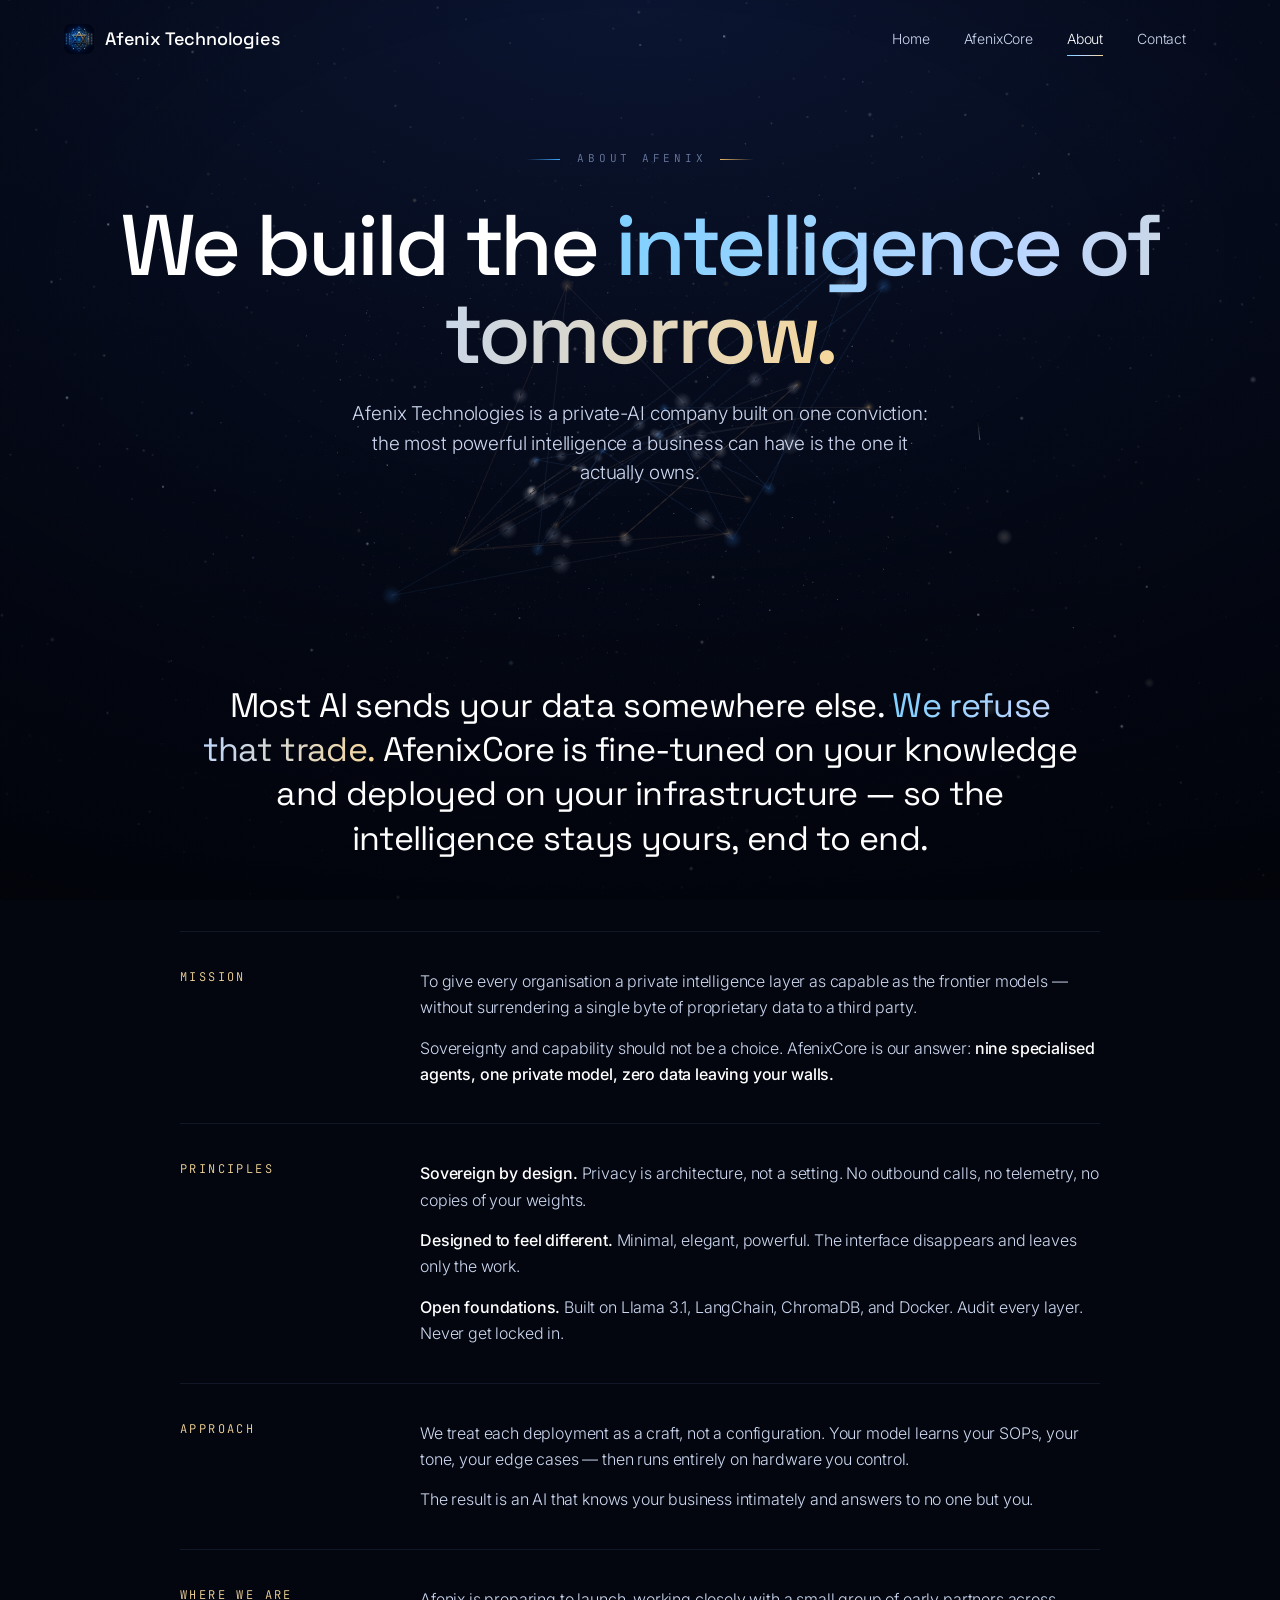
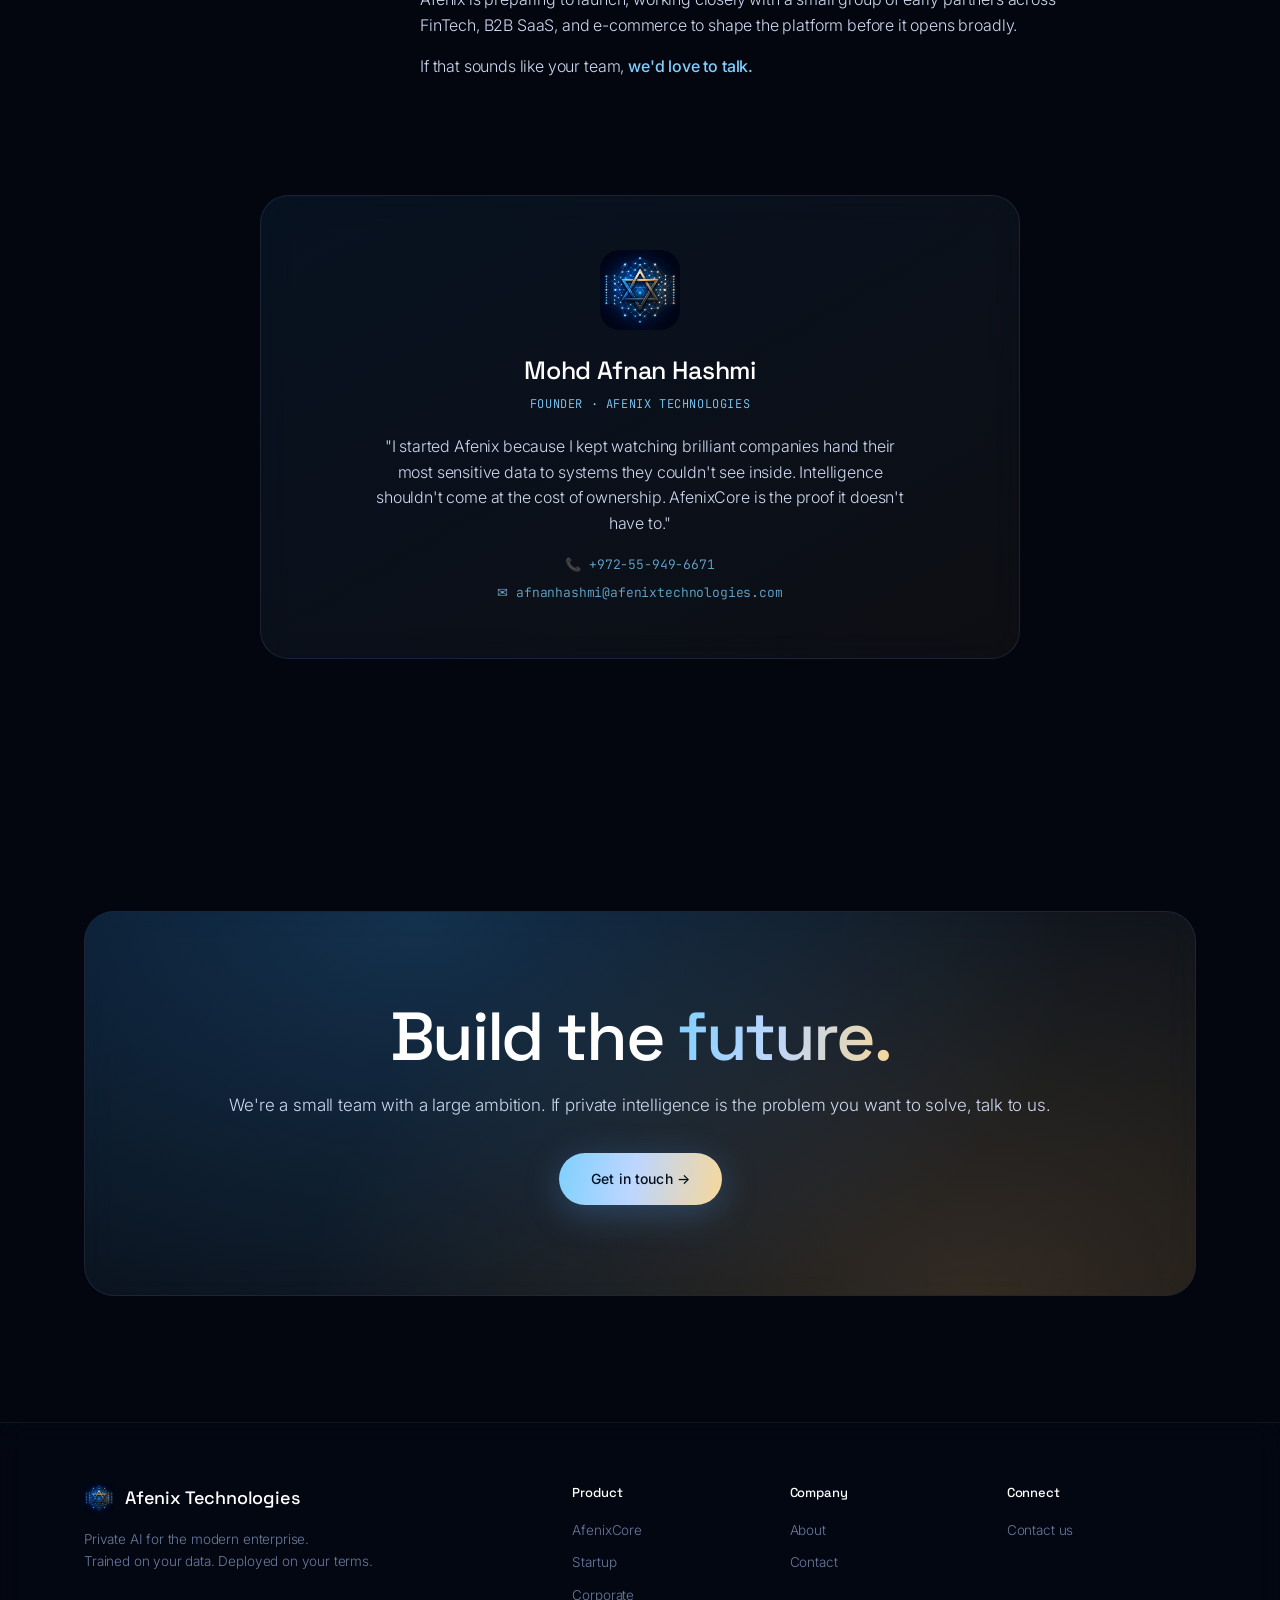
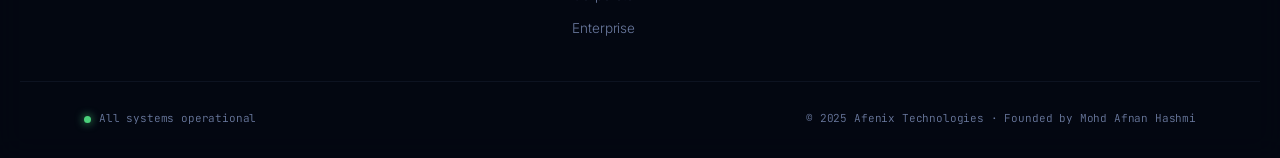
==== commit 12e80d3e: "Add files via upload" ====
--- a/about.html
+++ b/about.html
@@ -15,7 +15,7 @@
 <div class="cur-dot"></div><div class="cur-ring"></div>
 
 <nav id="nav">
-  <a href="index.html" class="brand"><img src="logo.png" alt=""><span class="nm">Afenix<b>·tech</b></span></a>
+  <a href="index.html" class="brand"><img src="logo.png" alt=""><span class="nm">Afenix Technologies</span></a>
   <div class="navlinks"><a href="index.html">Home</a><a href="products.html">AfenixCore</a><a href="about.html" class="active">About</a><a href="contact.html">Contact</a></div>
   
 </nav>
@@ -69,9 +69,9 @@
 
 <footer>
   <div class="wrap foot-grid">
-    <div class="foot-brand"><a href="index.html" class="brand"><img src="logo.png" alt=""><span class="nm">Afenix<b>·tech</b></span></a><p>Private AI for the modern enterprise.<br>Trained on your data. Deployed on your terms.</p></div>
+    <div class="foot-brand"><a href="index.html" class="brand"><img src="logo.png" alt=""><span class="nm">Afenix Technologies</span></a><p>Private AI for the modern enterprise.<br>Trained on your data. Deployed on your terms.</p></div>
     <div class="foot-cols">
-      <div class="foot-col"><span class="foot-head">Product</span><a href="products.html">AfenixCore</a><a href="products.html">Startup</a><a href="products.html">Corporate</a><a href="products.html">Enterprise</a></div>
+      <div class="foot-col"><span class="foot-head">Product</span><a href="products.html">AfenixCore</a><a href="plan-startup.html">Startup</a><a href="plan-corporate.html">Corporate</a><a href="plan-enterprise.html">Enterprise</a></div>
       <div class="foot-col"><span class="foot-head">Company</span><a href="about.html">About</a><a href="contact.html">Contact</a></div>
       <div class="foot-col"><span class="foot-head">Connect</span><a href="contact.html">Contact us</a></div>
     </div>
